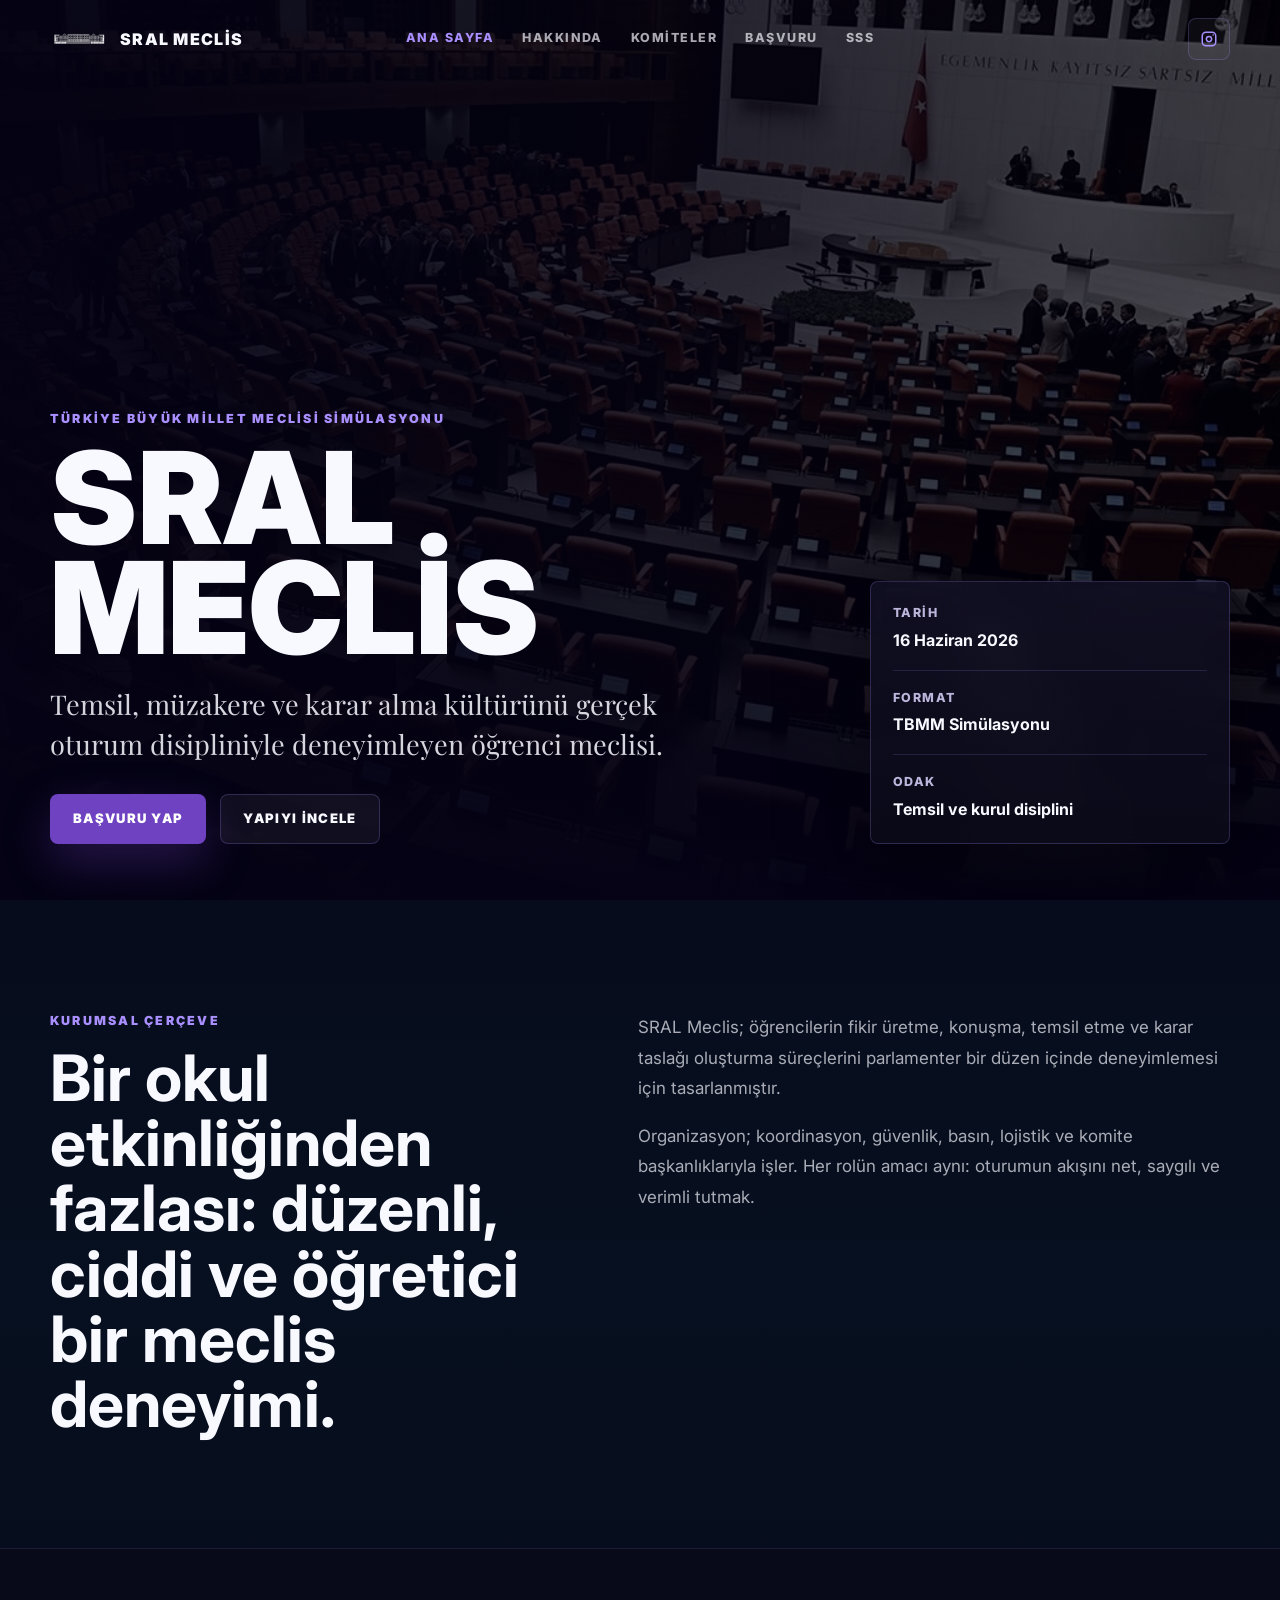
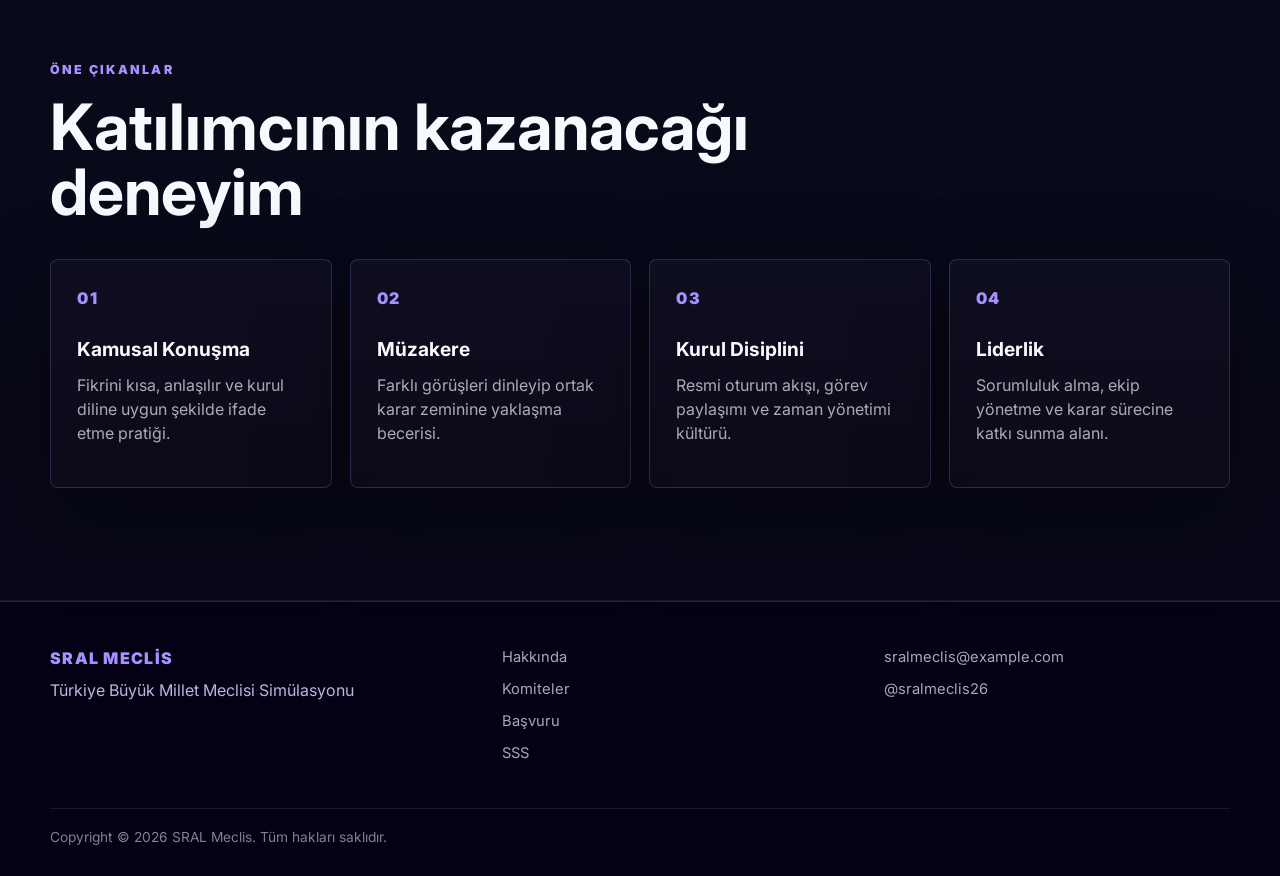
==== anasayfa/index.html @ dff467ab "Fix mojibake: normalize HTML encoding and backups" ====
<!DOCTYPE html>
<html lang="tr">
  <head>
    <meta charset="UTF-8" />
    <meta name="viewport" content="width=device-width, initial-scale=1.0" />
    <title>SRAL Meclis | TBMM Simülasyonu</title>
    <meta name="description" content="SRAL Meclis öğrenci parlamenter yapılanması ve TBMM simülasyonu." />
    <link rel="preconnect" href="https://fonts.googleapis.com" />
    <link rel="preconnect" href="https://fonts.gstatic.com" crossorigin />
    <link href="https://fonts.googleapis.com/css2?family=Inter:wght@400;500;600;700;800;900&family=Playfair+Display:ital,wght@0,600;1,500&display=swap" rel="stylesheet" />
    <link rel="icon" href="/images/favicon.png" />
    <link rel="apple-touch-icon" href="/images/favicon.png" />
    <link rel="stylesheet" href="/styles.css" />
    <link rel="stylesheet" href="/mobile.css" media="(max-width: 760px)" />
  </head>
  <body class="home">
    <header class="site-header">
      <a class="brand" href="/anasayfa/" aria-label="SRAL Meclis ana sayfa">
        <img src="/images/logo.png" alt="" />
        <span>SRAL Meclis</span>
      </a>
      <nav class="desktop-nav" aria-label="Ana navigasyon">
        <a class="active" href="/anasayfa/">Ana Sayfa</a>
        <a href="/hakkinda/">Hakkında</a>
        <a href="/komiteler/">Komiteler</a>
        <a href="/basvuru/">Başvuru</a>
        <a href="/sik-sorulan/">SSS</a>
      </nav>
      <div class="header-actions">
        <a class="icon-link" href="https://instagram.com/sralmeclis26" target="_blank" rel="noopener noreferrer" aria-label="Instagram">
          <svg viewBox="0 0 24 24" aria-hidden="true"><rect x="3" y="3" width="18" height="18" rx="5"></rect><path d="M12 8.5a3.5 3.5 0 1 0 0 7 3.5 3.5 0 0 0 0-7z"></path><path d="M17.5 6.5h.01"></path></svg>
        </a>
        <button class="menu-toggle" type="button" aria-label="Menüyü aç" aria-expanded="false">
          <span></span><span></span>
        </button>
      </div>
      <nav class="mobile-nav" aria-label="Mobil navigasyon">
        <a class="active" href="/anasayfa/">Ana Sayfa</a>
        <a href="/hakkinda/">Hakkında</a>
        <a href="/komiteler/">Komiteler</a>
        <a href="/basvuru/">Başvuru</a>
        <a href="/sik-sorulan/">SSS</a>
      </nav>
    </header>

    <main>
      <section class="hero">
        <div class="hero-media" aria-hidden="true">
          <img src="/images/tbmm.png" alt="" />
        </div>
        <div class="container hero-grid">
          <div class="hero-copy">
            <p class="eyebrow">Türkiye Büyük Millet Meclisi Simülasyonu</p>
            <h1>SRAL Meclis</h1>
            <p class="hero-lead">Temsil, müzakere ve karar alma kültürünü gerçek oturum disipliniyle deneyimleyen öğrenci meclisi.</p>
            <div class="hero-actions-row">
              <a class="btn primary" href="/basvuru/">Başvuru Yap</a>
              <a class="btn ghost" href="/hakkinda/">Yapıyı İncele</a>
            </div>
          </div>
          <aside class="event-panel" aria-label="Etkinlik bilgileri">
            <div>
              <span>Tarih</span>
              <strong>16 Haziran 2026</strong>
            </div>
            <div>
              <span>Format</span>
              <strong>TBMM Simülasyonu</strong>
            </div>
            <div>
              <span>Odak</span>
              <strong>Temsil ve kurul disiplini</strong>
            </div>
          </aside>
        </div>
      </section>

      <section class="section reveal">
        <div class="container split">
          <div>
            <p class="eyebrow">Kurumsal Çerçeve</p>
            <h2>Bir okul etkinliğinden fazlası: düzenli, ciddi ve öğretici bir meclis deneyimi.</h2>
          </div>
          <div class="prose">
            <p>SRAL Meclis; öğrencilerin fikir üretme, konuşma, temsil etme ve karar taslağı oluşturma süreçlerini parlamenter bir düzen içinde deneyimlemesi için tasarlanmıştır.</p>
            <p>Organizasyon; koordinasyon, güvenlik, basın, lojistik ve komite başkanlıklarıyla işler. Her rolün amacı aynı: oturumun akışını net, saygılı ve verimli tutmak.</p>
          </div>
        </div>
      </section>

      <section class="section muted reveal">
        <div class="container">
          <div class="section-head">
            <p class="eyebrow">Öne Çıkanlar</p>
            <h2>Katılımcının kazanacağı deneyim</h2>
          </div>
          <div class="feature-grid">
            <article class="feature-card">
              <span>01</span>
              <h3>Kamusal Konuşma</h3>
              <p>Fikrini kısa, anlaşılır ve kurul diline uygun şekilde ifade etme pratiği.</p>
            </article>
            <article class="feature-card">
              <span>02</span>
              <h3>Müzakere</h3>
              <p>Farklı görüşleri dinleyip ortak karar zeminine yaklaşma becerisi.</p>
            </article>
            <article class="feature-card">
              <span>03</span>
              <h3>Kurul Disiplini</h3>
              <p>Resmi oturum akışı, görev paylaşımı ve zaman yönetimi kültürü.</p>
            </article>
            <article class="feature-card">
              <span>04</span>
              <h3>Liderlik</h3>
              <p>Sorumluluk alma, ekip yönetme ve karar sürecine katkı sunma alanı.</p>
            </article>
          </div>
        </div>
      </section>
    </main>

    <footer class="site-footer">
      <div class="container footer-grid">
        <div>
          <a class="footer-brand" href="/anasayfa/">SRAL Meclis</a>
          <p>Türkiye Büyük Millet Meclisi Simülasyonu</p>
        </div>
        <nav aria-label="Alt navigasyon">
          <a href="/hakkinda/">Hakkında</a>
          <a href="/komiteler/">Komiteler</a>
          <a href="/basvuru/">Başvuru</a>
          <a href="/sik-sorulan/">SSS</a>
        </nav>
        <div class="footer-contact">
          <a href="mailto:sralmeclis@example.com">sralmeclis@example.com</a>
          <a href="https://instagram.com/sralmeclis26" target="_blank" rel="noopener noreferrer">@sralmeclis26</a>
        </div>
      </div>
      <div class="container footer-bottom">Copyright © 2026 SRAL Meclis. Tüm hakları saklıdır.</div>
    </footer>
    <script src="/script.js"></script>
  </body>
</html>
---- styles.css ----
:root {
  --background: #040214;
  --surface: #0b0b19;
  --surface-strong: #111024;
  --foreground: #f8f8ff;
  --muted: #bdb6dc;
  --soft: rgba(248, 248, 255, 0.68);
  --primary: #6f42c1;
  --primary-light: #a98fff;
  --secondary: #071b3a;
  --border: rgba(169, 143, 255, 0.22);
  --shadow: 0 28px 90px rgba(0, 0, 0, 0.38);
}

* {
  box-sizing: border-box;
}

html {
  scroll-behavior: smooth;
}

@media (prefers-reduced-motion: no-preference) {
  html {
    scroll-behavior: smooth;
  }
}

body {
  margin: 0;
  min-height: 100vh;
  overflow-x: hidden;
  background:
    radial-gradient(circle at top left, rgba(111, 66, 193, 0.22), transparent 34rem),
    linear-gradient(180deg, #040214 0%, #071020 52%, #040214 100%);
  color: var(--foreground);
  font-family: "Inter", system-ui, -apple-system, BlinkMacSystemFont, "Segoe UI", sans-serif;
  line-height: 1.5;
}

body.loaded .hero-copy {
  animation: heroRise 820ms cubic-bezier(0.2, 0.8, 0.2, 1) both;
}

body.loaded .event-panel {
  animation: panelRise 900ms 120ms cubic-bezier(0.2, 0.8, 0.2, 1) both;
}

body.loaded .page-hero .container {
  animation: heroRise 700ms cubic-bezier(0.2, 0.8, 0.2, 1) both;
}

@keyframes heroRise {
  from {
    opacity: 0;
    transform: translateY(26px);
  }
  to {
    opacity: 1;
    transform: translateY(0);
  }
}

@keyframes panelRise {
  from {
    opacity: 0;
    transform: translateY(22px) scale(0.98);
  }
  to {
    opacity: 1;
    transform: translateY(0) scale(1);
  }
}

body::before {
  content: "";
  position: fixed;
  inset: 0;
  z-index: -1;
  pointer-events: none;
  opacity: 0.16;
  background-image:
    linear-gradient(rgba(248, 248, 255, 0.06) 1px, transparent 1px),
    linear-gradient(90deg, rgba(248, 248, 255, 0.06) 1px, transparent 1px);
  background-size: 48px 48px;
  mask-image: linear-gradient(to bottom, black, transparent 78%);
}

a {
  color: inherit;
  text-decoration: none;
}

img,
svg {
  display: block;
}

.container {
  width: min(100% - 40px, 1180px);
  margin: 0 auto;
}

.container.narrow {
  width: min(100% - 40px, 840px);
}

.site-header {
  position: fixed;
  inset: 0 0 auto;
  z-index: 50;
  min-height: 78px;
  display: grid;
  grid-template-columns: 1fr auto 1fr;
  align-items: center;
  gap: 24px;
  padding: 14px max(20px, calc((100vw - 1180px) / 2));
  border-bottom: 1px solid transparent;
  transition: background 180ms ease, border-color 180ms ease, box-shadow 180ms ease;
}

.site-header.scrolled,
.site-header.nav-open {
  background: rgba(4, 2, 20, 0.88);
  border-color: var(--border);
  box-shadow: 0 16px 40px rgba(0, 0, 0, 0.28);
  backdrop-filter: blur(18px);
}

.brand {
  display: inline-flex;
  align-items: center;
  gap: 12px;
  min-width: 0;
  font-weight: 900;
  letter-spacing: 0.08em;
  text-transform: uppercase;
}

.brand img {
  width: 58px;
  height: 34px;
  object-fit: contain;
}

.brand span {
  white-space: nowrap;
}

.desktop-nav {
  display: flex;
  align-items: center;
  gap: 28px;
}

.desktop-nav a,
.mobile-nav a {
  color: var(--soft);
  font-size: 0.78rem;
  font-weight: 800;
  letter-spacing: 0.12em;
  text-transform: uppercase;
  transition: color 160ms ease;
}

.desktop-nav a:hover,
.desktop-nav a.active,
.mobile-nav a:hover,
.mobile-nav a.active {
  color: var(--primary-light);
}

.header-actions {
  justify-self: end;
  display: flex;
  align-items: center;
  gap: 10px;
}

.icon-link,
.menu-toggle {
  width: 42px;
  height: 42px;
  display: grid;
  place-items: center;
  border: 1px solid var(--border);
  border-radius: 8px;
  background: rgba(255, 255, 255, 0.04);
  color: var(--primary-light);
}

.icon-link svg {
  width: 18px;
  height: 18px;
  fill: none;
  stroke: currentColor;
  stroke-width: 2;
  stroke-linecap: round;
  stroke-linejoin: round;
}

.menu-toggle {
  display: none;
  padding: 0;
  cursor: pointer;
}

.menu-toggle span {
  width: 18px;
  height: 2px;
  background: currentColor;
  transition: transform 180ms ease;
}

.menu-toggle.open span:first-child {
  transform: translateY(4px) rotate(45deg);
}

.menu-toggle.open span:last-child {
  transform: translateY(-4px) rotate(-45deg);
}

.mobile-nav {
  display: none;
}

.hero {
  position: relative;
  min-height: 100svh;
  display: grid;
  align-items: end;
  overflow: hidden;
  padding: 120px 0 56px;
}

.hero-media {
  position: absolute;
  inset: 0;
  z-index: -1;
}

.hero-media img {
  width: 100%;
  height: 100%;
  object-fit: cover;
  filter: saturate(0.65) brightness(0.48) contrast(1.08);
}

.hero-media::after {
  content: "";
  position: absolute;
  inset: 0;
  background:
    linear-gradient(90deg, rgba(4, 2, 20, 0.96) 0%, rgba(4, 2, 20, 0.7) 46%, rgba(4, 2, 20, 0.38) 100%),
    linear-gradient(0deg, #040214 0%, transparent 40%);
}

.hero-grid {
  display: grid;
  grid-template-columns: minmax(0, 1fr) 360px;
  gap: 48px;
  align-items: end;
}

.hero-copy {
  max-width: 790px;
}

.eyebrow {
  margin: 0 0 14px;
  color: var(--primary-light);
  font-size: 0.78rem;
  font-weight: 900;
  letter-spacing: 0.18em;
  text-transform: uppercase;
  overflow-wrap: anywhere;
}

h1,
h2,
h3,
p {
  margin-top: 0;
}

h1 {
  margin-bottom: 22px;
  font-size: clamp(3.8rem, 10vw, 8.5rem);
  line-height: 0.86;
  font-weight: 900;
  letter-spacing: 0;
  text-transform: uppercase;
}

.hero-lead {
  max-width: 680px;
  margin-bottom: 30px;
  color: rgba(248, 248, 255, 0.86);
  font-family: "Playfair Display", Georgia, serif;
  font-size: clamp(1.25rem, 2.4vw, 1.7rem);
  line-height: 1.45;
}

.hero-actions-row {
  display: flex;
  flex-wrap: wrap;
  gap: 14px;
}

.btn {
  min-height: 50px;
  display: inline-flex;
  align-items: center;
  justify-content: center;
  padding: 0 22px;
  border: 1px solid transparent;
  border-radius: 8px;
  font-size: 0.82rem;
  font-weight: 900;
  letter-spacing: 0.1em;
  text-transform: uppercase;
  transition: transform 160ms ease, border-color 160ms ease, background 160ms ease;
}

.btn:hover {
  transform: translateY(-2px);
}

.btn.primary {
  background: var(--primary);
  color: white;
  box-shadow: 0 18px 48px rgba(111, 66, 193, 0.32);
}

.btn.ghost {
  border-color: var(--border);
  color: var(--foreground);
  background: rgba(255, 255, 255, 0.05);
}

.event-panel,
.feature-card,
.role-card,
.committee-card,
.application-card,
.faq-list details {
  border: 1px solid var(--border);
  border-radius: 8px;
  background: linear-gradient(180deg, rgba(17, 16, 36, 0.82), rgba(11, 11, 25, 0.82));
  box-shadow: var(--shadow);
}

.event-panel {
  padding: 22px;
  display: grid;
  gap: 18px;
  backdrop-filter: blur(16px);
}

.event-panel div {
  padding-bottom: 18px;
  border-bottom: 1px solid rgba(169, 143, 255, 0.16);
}

.event-panel div:last-child {
  padding-bottom: 0;
  border-bottom: 0;
}

.event-panel span {
  display: block;
  margin-bottom: 5px;
  color: var(--muted);
  font-size: 0.78rem;
  font-weight: 800;
  letter-spacing: 0.12em;
  text-transform: uppercase;
}

.event-panel strong {
  font-size: 1rem;
}

.page {
  padding-top: 78px;
}

.page-hero {
  padding: clamp(86px, 13vw, 140px) 0 clamp(54px, 9vw, 92px);
  background:
    linear-gradient(120deg, rgba(7, 27, 58, 0.72), rgba(4, 2, 20, 0.96)),
    radial-gradient(circle at 80% 20%, rgba(111, 66, 193, 0.32), transparent 30rem);
  border-bottom: 1px solid var(--border);
}

.page-hero.compact {
  padding-bottom: 68px;
}

.about-hero {
  padding: 92px 0 64px;
}

.about-hero-grid {
  display: grid;
  grid-template-columns: minmax(0, 1.1fr) minmax(300px, 0.65fr);
  gap: 44px;
  align-items: end;
}

.page-hero h1 {
  max-width: 960px;
  margin-bottom: 0;
  font-size: clamp(2.6rem, 7vw, 5.7rem);
  line-height: 0.96;
}

.about-hero h1 {
  max-width: 760px;
  font-size: clamp(2.65rem, 5.8vw, 5rem);
}

.page-hero p:not(.eyebrow) {
  max-width: 700px;
  margin: 22px 0 0;
  color: var(--soft);
  font-size: 1.08rem;
}

.hero-note {
  padding: 22px;
  border: 1px solid var(--border);
  border-radius: 8px;
  background: rgba(11, 11, 25, 0.58);
  backdrop-filter: blur(16px);
}

.hero-note p {
  margin: 0;
  color: rgba(248, 248, 255, 0.78);
  font-size: 1rem;
  line-height: 1.7;
}

.mini-stats {
  display: grid;
  grid-template-columns: repeat(3, 1fr);
  gap: 8px;
  margin-top: 18px;
}

.mini-stats span {
  display: grid;
  min-height: 40px;
  place-items: center;
  border: 1px solid rgba(169, 143, 255, 0.18);
  border-radius: 8px;
  color: var(--primary-light);
  background: rgba(111, 66, 193, 0.08);
  font-size: 0.72rem;
  font-weight: 900;
  letter-spacing: 0.1em;
  text-transform: uppercase;
}

.section {
  padding: clamp(70px, 10vw, 112px) 0;
}

.section.muted {
  background: rgba(11, 11, 25, 0.72);
  border-block: 1px solid rgba(169, 143, 255, 0.12);
}

.split {
  display: grid;
  grid-template-columns: minmax(0, 0.9fr) minmax(320px, 1fr);
  gap: 56px;
  align-items: start;
}

.split h2,
.section-head h2 {
  margin-bottom: 0;
  font-size: clamp(2rem, 5vw, 4rem);
  line-height: 1.02;
  letter-spacing: 0;
}

.section-head {
  max-width: 760px;
  margin-bottom: 34px;
}

.prose p {
  color: var(--soft);
  font-size: 1.06rem;
  line-height: 1.8;
}

.prose p:last-child {
  margin-bottom: 0;
}

.feature-grid,
.role-grid,
.committee-grid,
.application-grid {
  display: grid;
  gap: 18px;
}

.feature-grid {
  grid-template-columns: repeat(4, 1fr);
}

.role-grid {
  grid-template-columns: repeat(3, 1fr);
}

.committee-grid,
.application-grid {
  grid-template-columns: repeat(2, 1fr);
}

.feature-card,
.role-card,
.committee-card,
.application-card {
  padding: 26px;
}

.feature-card span,
.role-card span,
.committee-card span {
  display: inline-flex;
  margin-bottom: 28px;
  color: var(--primary-light);
  font-weight: 900;
  letter-spacing: 0.12em;
}

.feature-card h3,
.role-card h3,
.committee-card h2,
.application-card h2 {
  margin-bottom: 12px;
  font-size: 1.2rem;
  line-height: 1.2;
}

.committee-card h2,
.application-card h2 {
  font-size: clamp(1.45rem, 3vw, 2.25rem);
}

.feature-card p,
.role-card p,
.committee-card p,
.application-card p,
.application-card li,
.faq-list p {
  color: var(--soft);
}

.application-card {
  min-height: 440px;
  display: flex;
  flex-direction: column;
  align-items: flex-start;
}

.application-card ul {
  width: 100%;
  margin: 18px 0 28px;
  padding: 0;
  list-style: none;
  display: grid;
  gap: 10px;
}

.application-card li {
  padding: 11px 0;
  border-bottom: 1px solid rgba(169, 143, 255, 0.14);
}

.application-card .btn {
  margin-top: auto;
}

.faq-list {
  display: grid;
  gap: 14px;
}

.faq-list details {
  padding: 0 22px;
  box-shadow: none;
}

.faq-list summary {
  cursor: pointer;
  padding: 22px 36px 22px 0;
  list-style: none;
  color: var(--foreground);
  font-weight: 800;
  position: relative;
}

.faq-list summary::-webkit-details-marker {
  display: none;
}

.faq-list summary::after {
  content: "+";
  position: absolute;
  right: 0;
  top: 50%;
  transform: translateY(-50%);
  color: var(--primary-light);
  font-size: 1.4rem;
}

.faq-list details[open] summary::after {
  content: "-";
}

.faq-list p {
  margin: 0;
  padding: 0 0 22px;
  line-height: 1.75;
}

.site-footer {
  border-top: 1px solid var(--border);
  background: rgba(4, 2, 20, 0.94);
}

.footer-grid {
  padding: 44px 0;
  display: grid;
  grid-template-columns: 1.2fr 1fr 1fr;
  gap: 36px;
}

.footer-brand {
  display: inline-block;
  margin-bottom: 8px;
  color: var(--primary-light);
  font-weight: 900;
  letter-spacing: 0.08em;
  text-transform: uppercase;
}

.site-footer p {
  margin-bottom: 0;
  color: var(--muted);
}

.site-footer nav,
.footer-contact {
  display: grid;
  gap: 10px;
  align-content: start;
}

.site-footer a:not(.footer-brand) {
  color: var(--soft);
  font-size: 0.92rem;
}

.site-footer a:hover {
  color: var(--primary-light);
}

.footer-bottom {
  padding: 18px 0 28px;
  border-top: 1px solid rgba(169, 143, 255, 0.14);
  color: rgba(248, 248, 255, 0.52);
  font-size: 0.86rem;
}

.js .reveal {
  opacity: 0;
  transform: translateY(24px);
  transition: opacity 680ms ease, transform 680ms ease;
}

.js .reveal.is-visible {
  opacity: 1;
  transform: translateY(0);
}

.feature-card,
.role-card,
.committee-card,
.application-card,
.faq-list details {
  transition:
    transform 180ms ease,
    border-color 180ms ease,
    background 180ms ease,
    box-shadow 180ms ease;
}

.feature-card:hover,
.role-card:hover,
.committee-card:hover,
.application-card:hover,
.faq-list details:hover {
  transform: translateY(-4px);
  border-color: rgba(169, 143, 255, 0.46);
  background: linear-gradient(180deg, rgba(23, 20, 48, 0.9), rgba(11, 11, 25, 0.86));
}

@media (prefers-reduced-motion: reduce) {
  *,
  *::before,
  *::after {
    animation-duration: 1ms !important;
    scroll-behavior: auto !important;
    transition-duration: 1ms !important;
  }

  .js .reveal {
    opacity: 1;
    transform: none;
  }
}

@media (max-width: 980px) {
  .site-header {
    grid-template-columns: 1fr auto;
  }

  .desktop-nav {
    display: none;
  }

  .menu-toggle {
    display: grid;
  }

  .mobile-nav {
    position: fixed;
    inset: 78px 0 auto;
    display: grid;
    gap: 2px;
    padding: 12px 20px 20px;
    background: rgba(4, 2, 20, 0.96);
    border-bottom: 1px solid var(--border);
    backdrop-filter: blur(18px);
    opacity: 0;
    transform: translateY(-10px);
    pointer-events: none;
    transition: opacity 180ms ease, transform 180ms ease;
  }

  .mobile-nav.open {
    opacity: 1;
    transform: translateY(0);
    pointer-events: auto;
  }

  .mobile-nav a {
    padding: 14px 0;
  }

  .hero-grid,
  .split,
  .feature-grid,
  .role-grid,
  .committee-grid,
  .application-grid,
  .footer-grid {
    grid-template-columns: 1fr;
  }

  .hero {
    align-items: center;
  }

  .event-panel {
    max-width: 520px;
  }
}

@media (max-width: 620px) {
  .container,
  .container.narrow {
    width: auto;
    margin-left: 14px;
    margin-right: 14px;
  }

  .site-header {
    min-height: 70px;
    padding-block: 12px;
  }

  .brand img {
    width: 46px;
    height: 28px;
  }

  .brand span {
    font-size: 0.86rem;
  }

  .mobile-nav {
    inset-block-start: 70px;
  }

  .hero {
    min-height: 760px;
    padding-top: 100px;
  }

  .hero-grid,
  .hero-copy,
  .hero-lead {
    width: 100%;
    max-width: 100%;
  }

  h1 {
    font-size: clamp(3.1rem, 17vw, 5rem);
  }

  .eyebrow {
    font-size: 0.68rem;
    letter-spacing: 0.11em;
    line-height: 1.6;
  }

  .hero-lead {
    font-size: 1.08rem;
    line-height: 1.52;
  }

  .page {
    padding-top: 70px;
  }

  .page-hero h1 {
    font-size: clamp(2.35rem, 13vw, 4rem);
  }

  .hero-actions-row,
  .btn {
    width: 100%;
  }

  .feature-card,
  .role-card,
  .committee-card,
  .application-card {
    padding: 22px;
  }
}
---- mobile.css ----
html {
  scroll-padding-top: 76px;
}

body {
  background:
    radial-gradient(circle at 50% -8rem, rgba(111, 66, 193, 0.34), transparent 18rem),
    linear-gradient(180deg, #040214 0%, #071125 44%, #040214 100%);
}

body::before {
  opacity: 0.11;
  background-size: 34px 34px;
}

.container,
.container.narrow {
  width: calc(100vw - 28px);
  max-width: calc(100vw - 28px);
  margin-left: auto;
  margin-right: auto;
}

.site-header {
  min-height: 66px;
  grid-template-columns: 1fr auto;
  gap: 12px;
  padding: 10px 12px;
  background: rgba(4, 2, 20, 0.74);
  border-bottom: 1px solid rgba(169, 143, 255, 0.14);
  backdrop-filter: blur(18px);
}

.site-header.scrolled,
.site-header.nav-open {
  background: rgba(4, 2, 20, 0.94);
}

.brand {
  gap: 9px;
  letter-spacing: 0.04em;
}

.brand img {
  width: 52px;
  height: 30px;
}

.brand span {
  max-width: 150px;
  font-size: 0.9rem;
  line-height: 1;
}

.desktop-nav {
  display: none;
}

.header-actions {
  gap: 8px;
}

.icon-link,
.menu-toggle {
  width: 42px;
  height: 42px;
  border-radius: 8px;
  background: rgba(255, 255, 255, 0.06);
}

.menu-toggle {
  display: grid;
}

.mobile-nav {
  position: fixed;
  inset: 66px 10px auto;
  display: grid;
  gap: 4px;
  padding: 10px;
  border: 1px solid var(--border);
  border-radius: 8px;
  background: rgba(8, 6, 28, 0.96);
  box-shadow: 0 24px 70px rgba(0, 0, 0, 0.46);
  backdrop-filter: blur(20px);
  opacity: 0;
  transform: translateY(-10px) scale(0.98);
  pointer-events: none;
  transition: opacity 180ms ease, transform 180ms ease;
}

.mobile-nav.open {
  opacity: 1;
  transform: translateY(0) scale(1);
  pointer-events: auto;
}

.mobile-nav a {
  min-height: 48px;
  display: flex;
  align-items: center;
  padding: 0 12px;
  border-radius: 8px;
  color: rgba(248, 248, 255, 0.76);
  font-size: 0.78rem;
}

.mobile-nav a.active {
  color: white;
  background: rgba(111, 66, 193, 0.22);
}

.hero {
  min-height: 100svh;
  align-items: end;
  padding: 88px 0 22px;
}

.hero-media img {
  object-position: 63% center;
  filter: saturate(0.72) brightness(0.5) contrast(1.1);
}

.hero-media::after {
  background:
    linear-gradient(180deg, rgba(4, 2, 20, 0.18) 0%, rgba(4, 2, 20, 0.5) 28%, rgba(4, 2, 20, 0.94) 78%, #040214 100%),
    linear-gradient(90deg, rgba(4, 2, 20, 0.9), rgba(4, 2, 20, 0.16));
}

.hero-grid {
  display: grid;
  grid-template-columns: 1fr;
  gap: 18px;
  width: auto;
}

.hero-copy,
.hero-lead {
  max-width: 100%;
}

.hero-copy,
.page-hero,
.section,
.site-footer {
  overflow-x: clip;
}

h1,
h2,
h3,
p,
summary,
strong {
  overflow-wrap: anywhere;
}

.eyebrow {
  margin-bottom: 10px;
  font-size: 0.64rem;
  line-height: 1.55;
  letter-spacing: 0.1em;
}

h1 {
  margin-bottom: 16px;
  font-size: clamp(3.18rem, 17.2vw, 4.85rem);
  line-height: 0.84;
}

.hero-lead {
  margin-bottom: 20px;
  font-size: clamp(1.02rem, 5vw, 1.22rem);
  line-height: 1.46;
}

.hero-actions-row {
  display: grid;
  gap: 10px;
}

.btn {
  width: 100%;
  min-height: 52px;
  border-radius: 8px;
  font-size: 0.78rem;
  letter-spacing: 0.08em;
}

.btn:hover {
  transform: none;
}

.event-panel {
  padding: 18px;
  gap: 14px;
  border-radius: 8px;
  background: rgba(10, 8, 30, 0.86);
  backdrop-filter: blur(16px);
}

.event-panel div {
  padding-bottom: 14px;
}

.event-panel span {
  font-size: 0.7rem;
}

.event-panel strong {
  font-size: 0.98rem;
}

.page {
  padding-top: 66px;
}

.page-hero,
.page-hero.compact,
.about-hero {
  padding: 44px 0 30px;
  background:
    linear-gradient(150deg, rgba(7, 27, 58, 0.7), rgba(4, 2, 20, 0.98)),
    radial-gradient(circle at 100% 0%, rgba(111, 66, 193, 0.28), transparent 15rem);
}

.page-hero h1,
.about-hero h1 {
  font-size: clamp(1.72rem, 8.2vw, 2.34rem);
  line-height: 1;
}

.page-hero p:not(.eyebrow) {
  margin-top: 14px;
  font-size: 0.96rem;
  line-height: 1.62;
}

.about-hero-grid {
  display: grid;
  grid-template-columns: 1fr;
  gap: 18px;
}

.hero-note {
  padding: 16px;
  border-radius: 8px;
}

.hero-note p {
  font-size: 0.94rem;
  line-height: 1.62;
}

.mini-stats {
  grid-template-columns: repeat(3, minmax(0, 1fr));
  gap: 6px;
  margin-top: 14px;
}

.mini-stats span {
  min-height: 36px;
  font-size: 0.62rem;
  letter-spacing: 0.06em;
}

.section {
  padding: 48px 0;
}

.section.muted {
  background: rgba(11, 11, 25, 0.52);
}

.split,
.feature-grid,
.role-grid,
.committee-grid,
.application-grid,
.footer-grid {
  grid-template-columns: 1fr;
  gap: 14px;
}

.split h2,
.section-head h2 {
  font-size: clamp(1.58rem, 8.2vw, 2.26rem);
  line-height: 1.04;
}

.section-head {
  margin-bottom: 18px;
}

.prose p {
  font-size: 0.98rem;
  line-height: 1.72;
}

.feature-card,
.role-card,
.committee-card,
.application-card {
  padding: 18px;
  border-radius: 8px;
  box-shadow: 0 16px 50px rgba(0, 0, 0, 0.26);
}

.feature-card span,
.role-card span,
.committee-card span {
  margin-bottom: 16px;
  font-size: 0.78rem;
}

.feature-card h3,
.role-card h3,
.committee-card h2,
.application-card h2 {
  font-size: 1.12rem;
}

.committee-card h2,
.application-card h2 {
  font-size: clamp(1.3rem, 7vw, 1.82rem);
}

.feature-card p,
.role-card p,
.committee-card p,
.application-card p,
.application-card li,
.faq-list p {
  font-size: 0.94rem;
  line-height: 1.62;
}

.application-card {
  min-height: 0;
}

.application-card ul {
  margin: 12px 0 20px;
}

.application-card li {
  padding: 10px 0;
}

.faq-list {
  gap: 10px;
}

.faq-list details {
  padding: 0 16px;
  border-radius: 8px;
}

.faq-list summary {
  padding: 18px 32px 18px 0;
  font-size: 0.96rem;
  line-height: 1.35;
}

.site-footer {
  padding-bottom: env(safe-area-inset-bottom);
}

.footer-grid {
  padding: 34px 0 24px;
}

.site-footer nav,
.footer-contact {
  gap: 8px;
}

.footer-bottom {
  padding: 16px 0 24px;
  line-height: 1.5;
}

.js .reveal {
  transform: translateY(18px);
  transition-duration: 520ms;
}

body.loaded .hero-copy {
  animation: mobileSlideIn 420ms cubic-bezier(0.2, 0.8, 0.2, 1) both;
}

body.loaded .event-panel {
  animation: mobileSlideIn 460ms 70ms cubic-bezier(0.2, 0.8, 0.2, 1) both;
}

body.loaded .page-hero .container {
  animation: none;
}

@keyframes mobileSlideIn {
  from {
    opacity: 1;
    transform: translateY(12px);
  }
  to {
    opacity: 1;
    transform: translateY(0);
  }
}
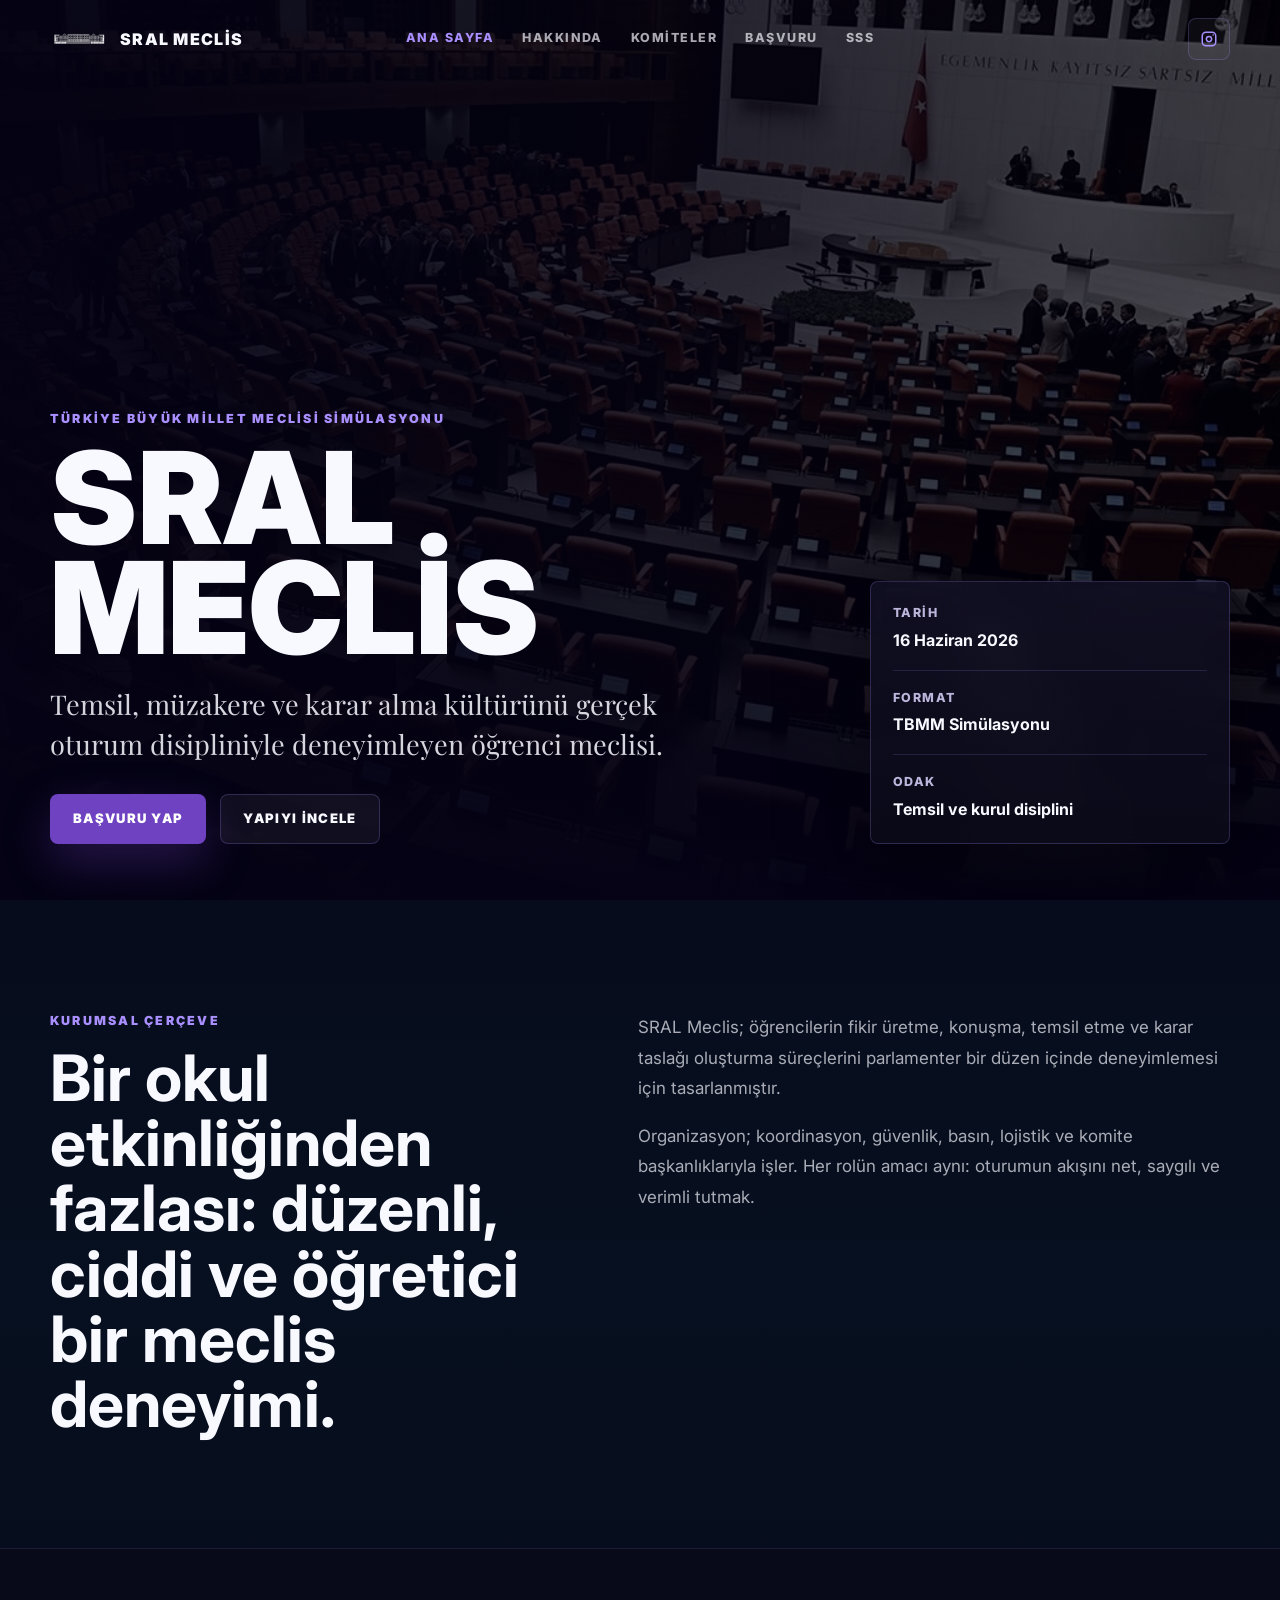
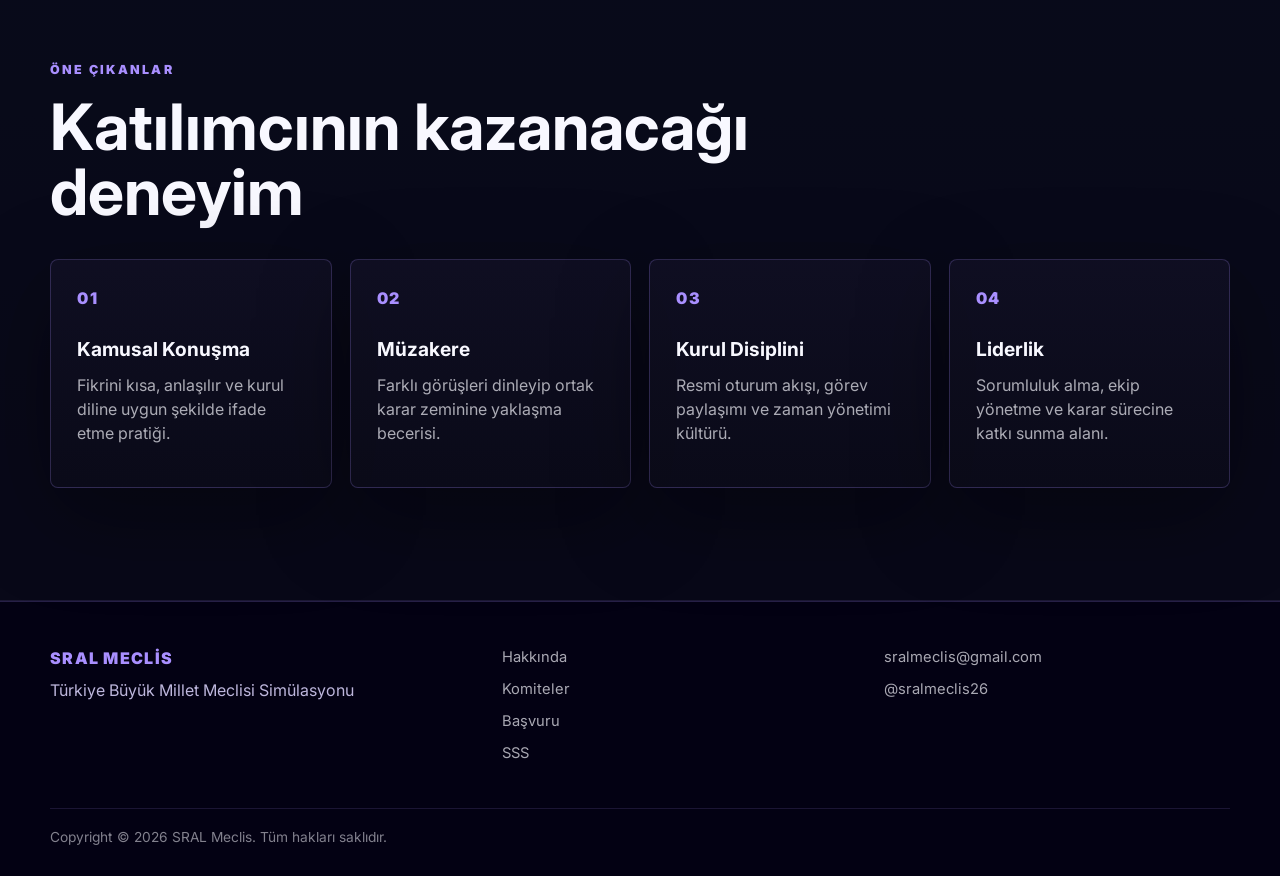
==== commit aaeb4c35: "Replace contact email to sralmeclis@gmail.com across pages" ====
--- a/anasayfa/index.html
+++ b/anasayfa/index.html
@@ -133,7 +133,7 @@
           <a href="/sik-sorulan/">SSS</a>
         </nav>
         <div class="footer-contact">
-          <a href="mailto:sralmeclis@example.com">sralmeclis@example.com</a>
+          <a href="mailto:sralmeclis@gmail.com">sralmeclis@gmail.com</a>
           <a href="https://instagram.com/sralmeclis26" target="_blank" rel="noopener noreferrer">@sralmeclis26</a>
         </div>
       </div>
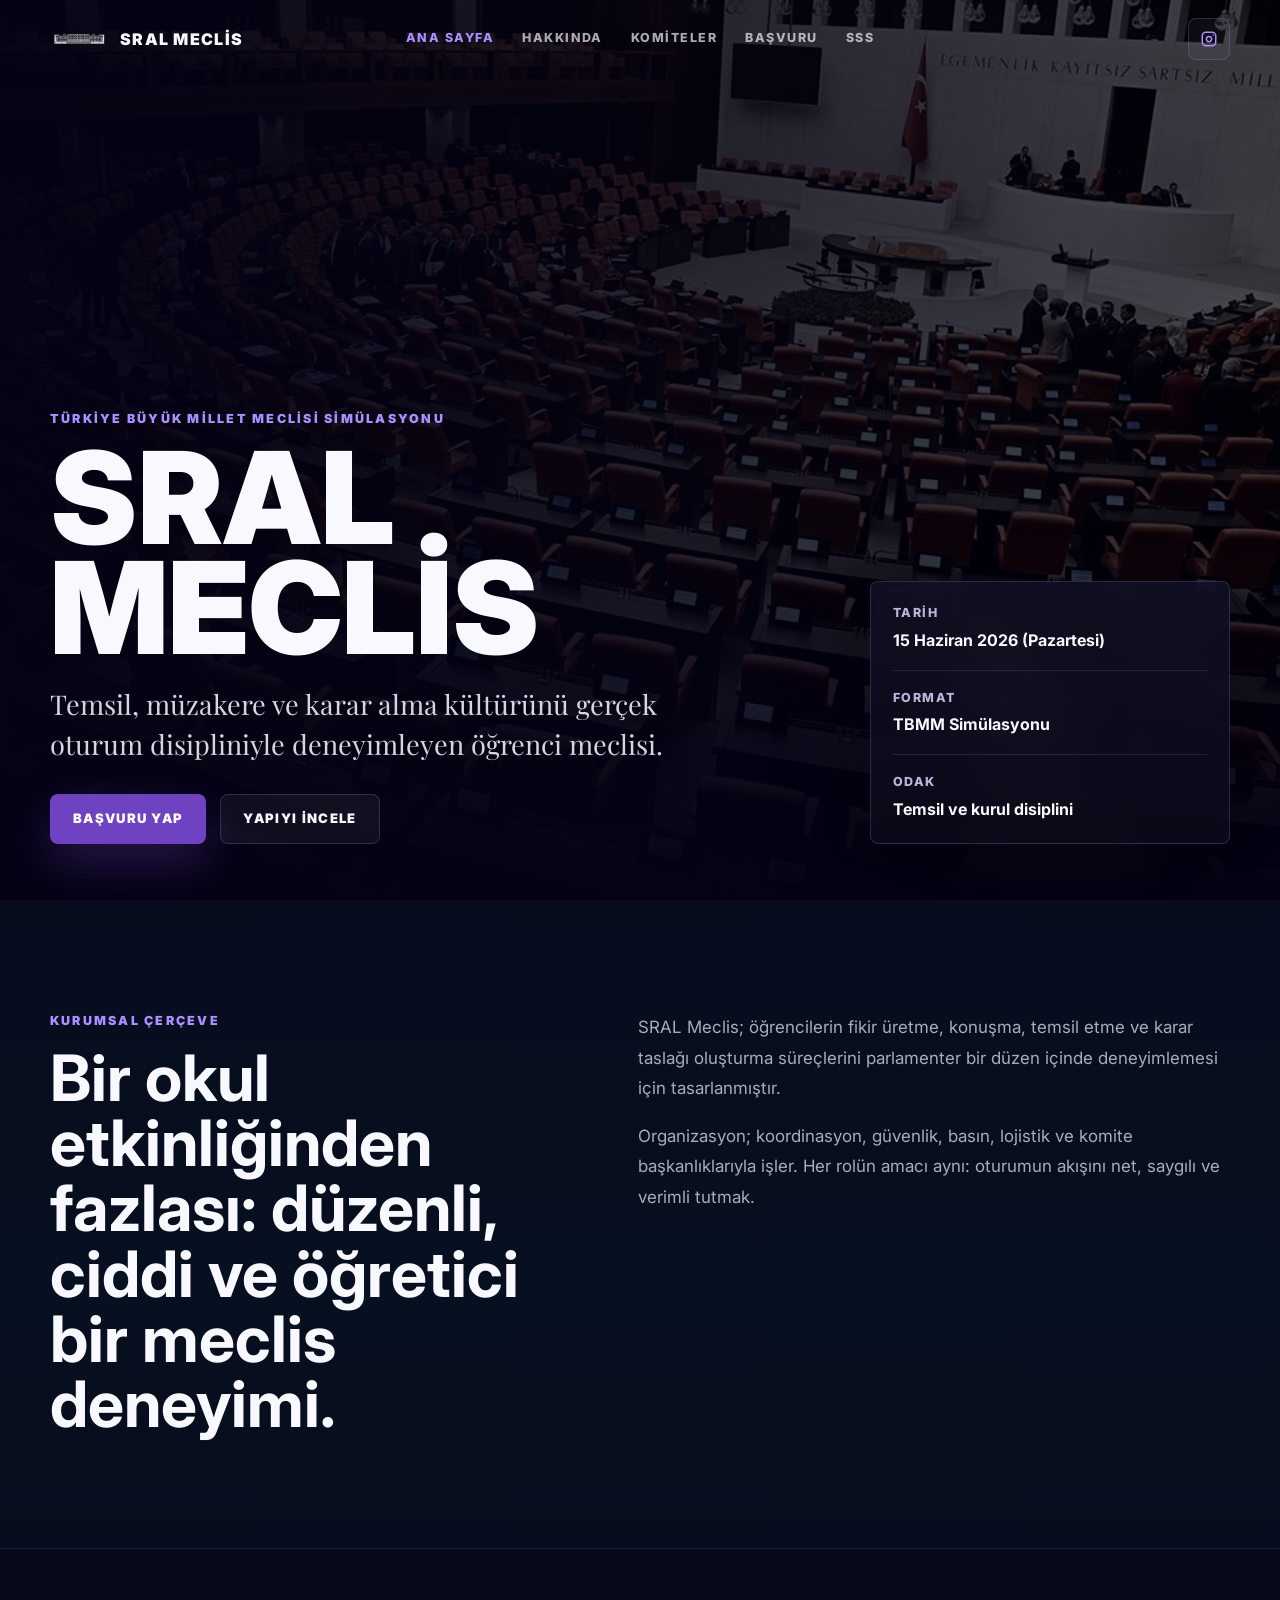
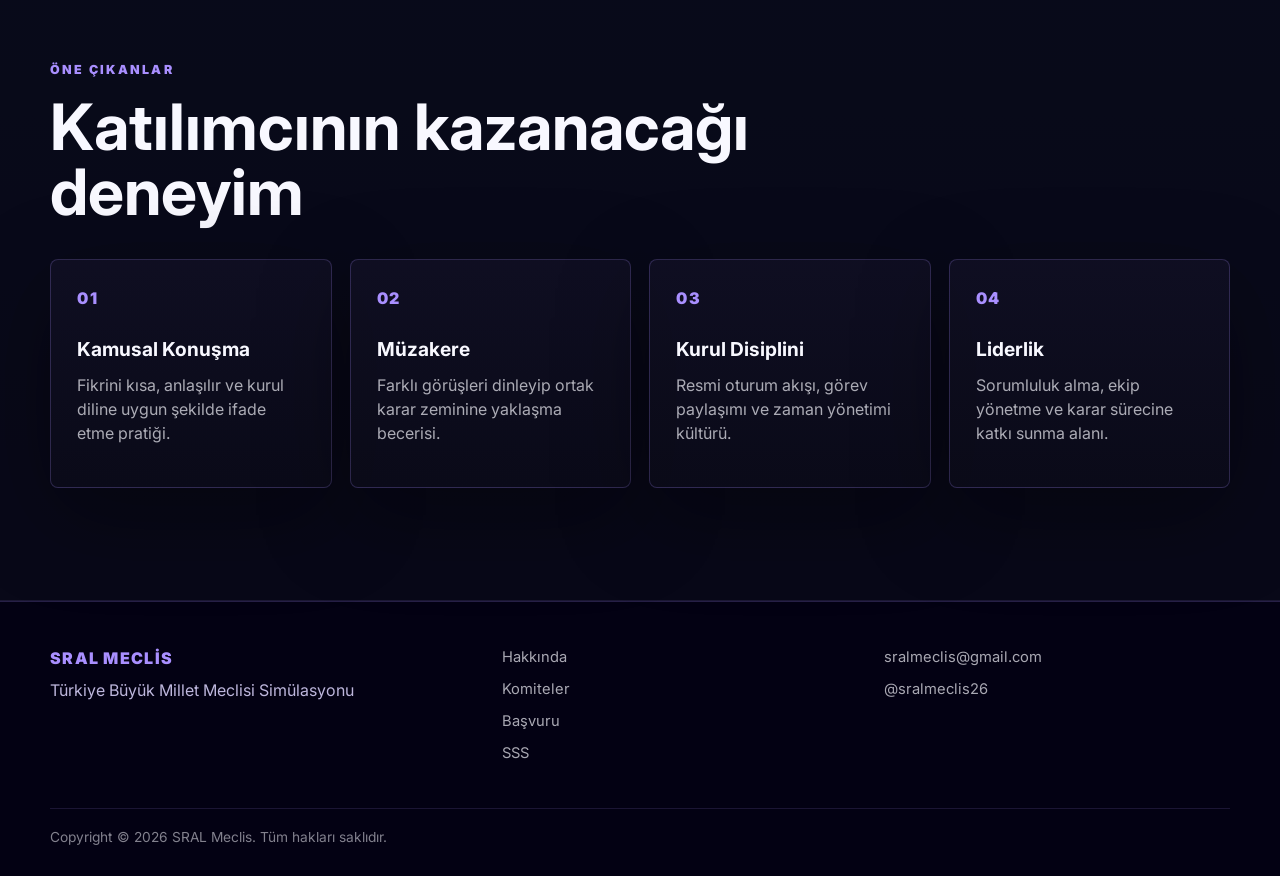
==== commit 0a1a1333: "Move event date to 15 Haziran 2026 (Pazartesi) across pages" ====
--- a/anasayfa/index.html
+++ b/anasayfa/index.html
@@ -61,7 +61,7 @@
           <aside class="event-panel" aria-label="Etkinlik bilgileri">
             <div>
               <span>Tarih</span>
-              <strong>16 Haziran 2026</strong>
+              <strong>15 Haziran 2026 (Pazartesi)</strong>
             </div>
             <div>
               <span>Format</span>
--- a/styles.css
+++ b/styles.css
@@ -350,6 +350,45 @@
   box-shadow: var(--shadow);
 }
 
+/* Background image layer for committee cards. Put image path in inline style as:
+   style="--bg-image: url('/images/your-image.jpg')" on the .committee-card element */
+.committee-card {
+  position: relative;
+  overflow: hidden;
+}
+.committee-card::before {
+  content: "";
+  position: absolute;
+  inset: 0;
+  background-image: var(--bg-image);
+  background-size: cover;
+  background-position: center;
+  background-repeat: no-repeat;
+  filter: blur(10px) saturate(0.9) brightness(0.6);
+  transform: scale(1.06);
+  transition: filter 260ms ease, transform 260ms ease;
+  z-index: 0;
+  pointer-events: none;
+}
+.committee-card::after {
+  /* subtle dark overlay so text stays legible */
+  content: "";
+  position: absolute;
+  inset: 0;
+  background: linear-gradient(180deg, rgba(4,2,20,0.32), rgba(4,2,20,0.6));
+  z-index: 1;
+  pointer-events: none;
+}
+.committee-card > * {
+  position: relative;
+  z-index: 2;
+}
+.committee-card:hover::before {
+  filter: blur(4px) saturate(1) brightness(0.78);
+  transform: scale(1.02);
+}
+
+
 .event-panel {
   padding: 22px;
   display: grid;
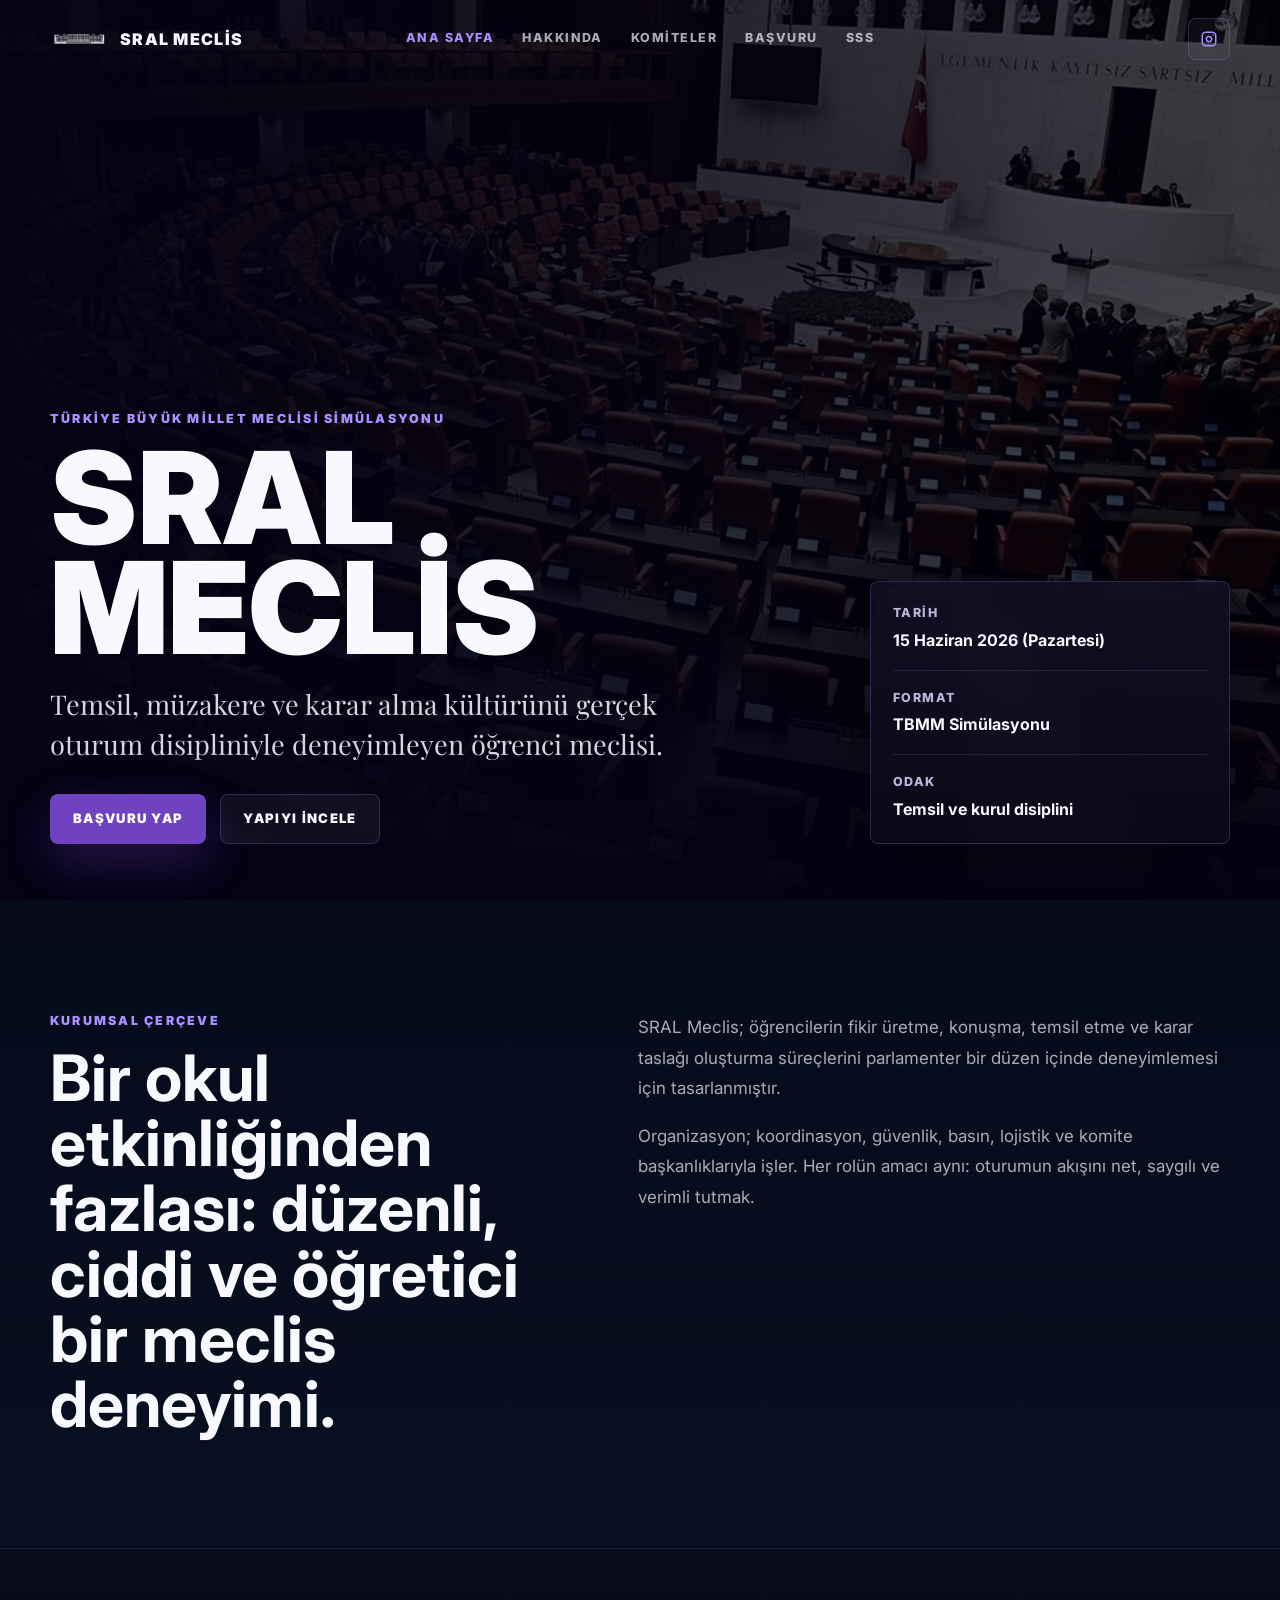
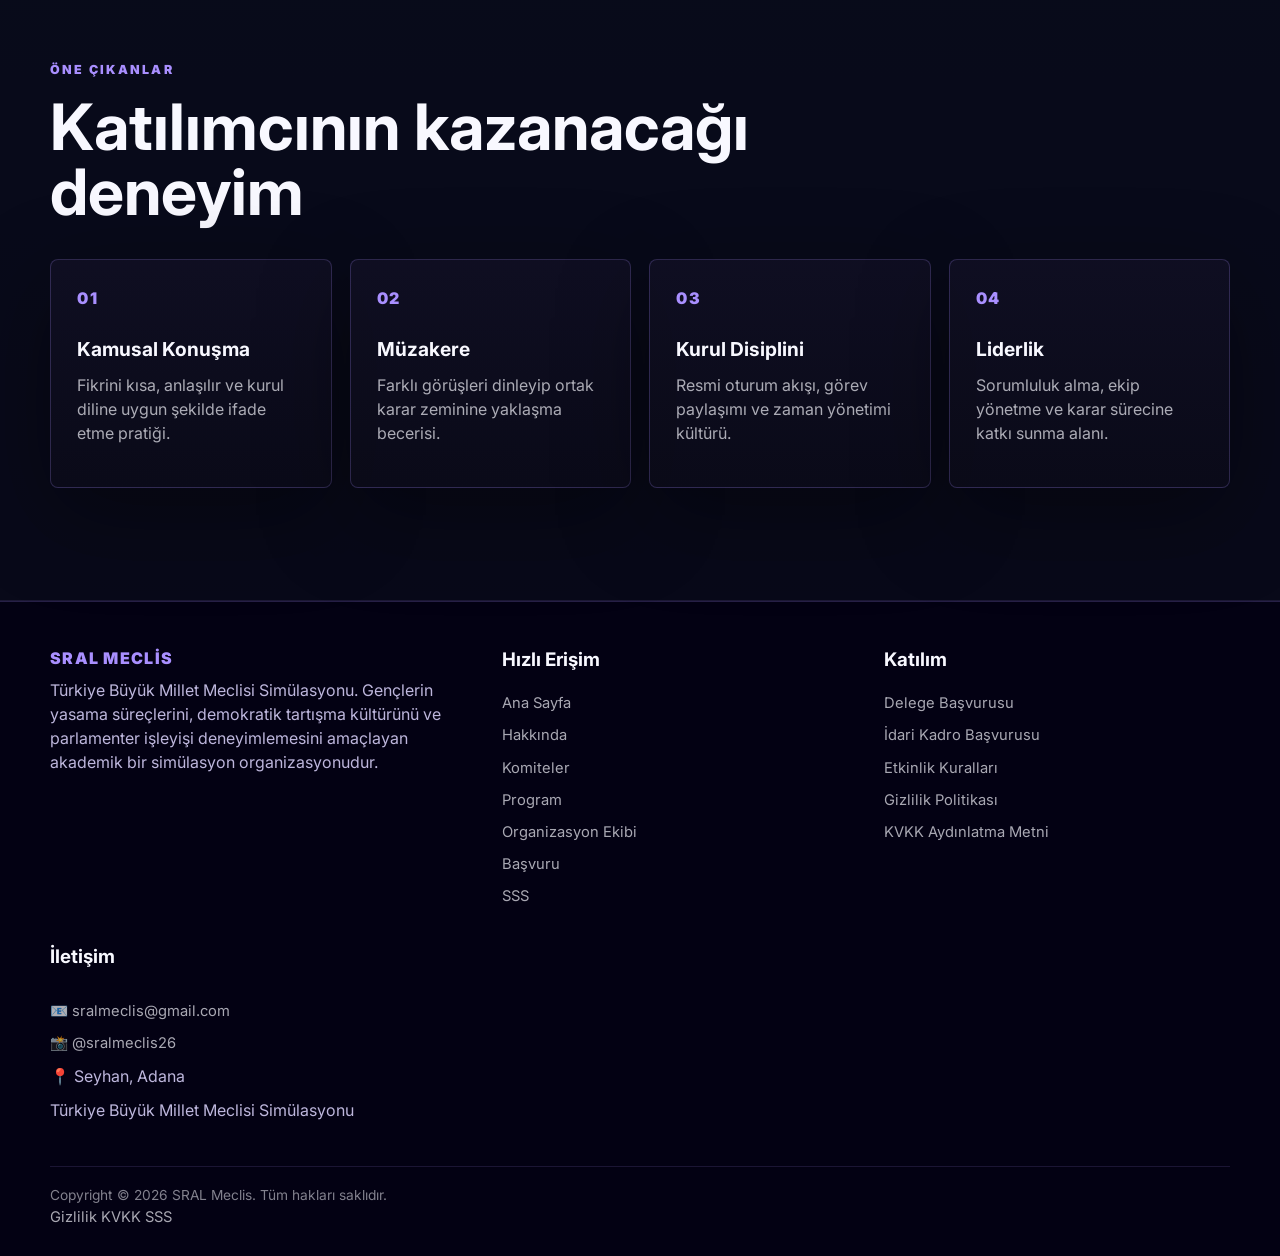
==== commit d2e44e00: "form update" ====
--- a/anasayfa/index.html
+++ b/anasayfa/index.html
@@ -12,6 +12,45 @@
     <link rel="apple-touch-icon" href="/images/favicon.png" />
     <link rel="stylesheet" href="/styles.css" />
     <link rel="stylesheet" href="/mobile.css" media="(max-width: 760px)" />
+    <!-- SEO: Open Graph, Twitter Card, canonical, JSON-LD (production domain: sralmeclis.com.tr) -->
+    <meta name="robots" content="index,follow" />
+    <link rel="canonical" href="https://sralmeclis.com.tr/anasayfa/" />
+    <meta property="og:locale" content="tr_TR" />
+    <meta property="og:type" content="website" />
+    <meta property="og:site_name" content="SRAL Meclis" />
+    <meta property="og:title" content="SRAL Meclis | TBMM Simülasyonu" />
+    <meta property="og:description" content="SRAL Meclis öğrenci parlamenter yapılanması ve TBMM simülasyonu." />
+    <meta property="og:url" content="https://sralmeclis.com.tr/anasayfa/" />
+    <meta property="og:image" content="https://sralmeclis.com.tr/images/og-default.jpg" />
+    <meta name="twitter:card" content="summary_large_image" />
+    <meta name="twitter:site" content="@sralmeclis26" />
+    <meta name="twitter:title" content="SRAL Meclis | TBMM Simülasyonu" />
+    <meta name="twitter:description" content="SRAL Meclis öğrenci parlamenter yapılanması ve TBMM simülasyonu." />
+    <link rel="alternate" href="https://sralmeclis.com.tr/anasayfa/" hreflang="tr" />
+    <meta name="keywords" content="SRAL Meclis, TBMM simülasyonu, öğrenci meclisi, temsil, müzakere, komiteler" />
+    <meta name="theme-color" content="#040214" />
+    <script type="application/ld+json">
+    {
+      "@context": "https://schema.org",
+      "@graph": [
+        {
+          "@type": "Organization",
+          "@id": "https://sralmeclis.com.tr/#organization",
+          "name": "SRAL Meclis",
+          "url": "https://sralmeclis.com.tr/",
+          "logo": "https://sralmeclis.com.tr/images/logo.png",
+          "sameAs": ["https://instagram.com/sralmeclis26"]
+        },
+        {
+          "@type": "WebSite",
+          "@id": "https://sralmeclis.com.tr/#website",
+          "url": "https://sralmeclis.com.tr/",
+          "name": "SRAL Meclis",
+          "publisher": {"@id": "https://sralmeclis.com.tr/#organization"}
+        }
+      ]
+    }
+    </script>
   </head>
   <body class="home">
     <header class="site-header">
@@ -122,23 +161,84 @@
 
     <footer class="site-footer">
       <div class="container footer-grid">
+
+        <!-- Marka -->
+        <div class="footer-section">
+          <a class="footer-brand" href="/anasayfa/">
+            SRAL Meclis
+          </a>
+          <p>
+            Türkiye Büyük Millet Meclisi Simülasyonu. Gençlerin yasama süreçlerini,
+            demokratik tartışma kültürünü ve parlamenter işleyişi deneyimlemesini
+            amaçlayan akademik bir simülasyon organizasyonudur.
+          </p>
+        </div>
+
+        <!-- Hızlı Erişim -->
+        <div class="footer-section">
+          <h3>Hızlı Erişim</h3>
+          <nav aria-label="Alt navigasyon">
+            <a href="/anasayfa/">Ana Sayfa</a>
+            <a href="/hakkinda/">Hakkında</a>
+            <a href="/komiteler/">Komiteler</a>
+            <a href="/program/">Program</a>
+            <a href="/ekip/">Organizasyon Ekibi</a>
+            <a href="/basvuru/">Başvuru</a>
+            <a href="/sik-sorulan/">SSS</a>
+          </nav>
+        </div>
+
+        <!-- Katılım -->
+        <div class="footer-section">
+          <h3>Katılım</h3>
+          <nav>
+            <a href="/basvuru/">Delege Başvurusu</a>
+            <a href="/basvuru/">İdari Kadro Başvurusu</a>
+            <a href="/kurallar/">Etkinlik Kuralları</a>
+            <a href="/gizlilik/">Gizlilik Politikası</a>
+            <a href="/kvkk/">KVKK Aydınlatma Metni</a>
+          </nav>
+        </div>
+
+        <!-- İletişim -->
+        <div class="footer-section footer-contact">
+          <h3>İletişim</h3>
+
+          <a href="mailto:sralmeclis@gmail.com">
+            📧 sralmeclis@gmail.com
+          </a>
+
+          <a href="https://instagram.com/sralmeclis26" target="_blank" rel="noopener noreferrer">
+            📸 @sralmeclis26
+          </a>
+
+          <p>
+            📍 Seyhan, Adana
+          </p>
+
+          <p>
+            Türkiye Büyük Millet Meclisi Simülasyonu
+          </p>
+        </div>
+
+      </div>
+
+      <div class="footer-divider"></div>
+
+      <div class="container footer-bottom">
         <div>
-          <a class="footer-brand" href="/anasayfa/">SRAL Meclis</a>
-          <p>Türkiye Büyük Millet Meclisi Simülasyonu</p>
-        </div>
-        <nav aria-label="Alt navigasyon">
-          <a href="/hakkinda/">Hakkında</a>
-          <a href="/komiteler/">Komiteler</a>
-          <a href="/basvuru/">Başvuru</a>
+          Copyright © 2026 SRAL Meclis.
+          Tüm hakları saklıdır.
+        </div>
+
+        <div class="footer-bottom-links">
+          <a href="/gizlilik/">Gizlilik</a>
+          <a href="/kvkk/">KVKK</a>
           <a href="/sik-sorulan/">SSS</a>
-        </nav>
-        <div class="footer-contact">
-          <a href="mailto:sralmeclis@gmail.com">sralmeclis@gmail.com</a>
-          <a href="https://instagram.com/sralmeclis26" target="_blank" rel="noopener noreferrer">@sralmeclis26</a>
         </div>
       </div>
-      <div class="container footer-bottom">Copyright © 2026 SRAL Meclis. Tüm hakları saklıdır.</div>
     </footer>
+
     <script src="/script.js"></script>
   </body>
 </html>
--- a/styles.css
+++ b/styles.css
@@ -627,6 +627,254 @@
   margin-top: auto;
 }
 
+.application-form-section {
+  padding-top: 0;
+}
+
+.application-form-shell {
+  position: relative;
+  padding: clamp(22px, 4vw, 34px);
+  border: 1px solid var(--border);
+  border-radius: 8px;
+  background:
+    radial-gradient(circle at top right, rgba(111, 66, 193, 0.24), transparent 24rem),
+    linear-gradient(180deg, rgba(17, 16, 36, 0.9), rgba(11, 11, 25, 0.86));
+  box-shadow: var(--shadow);
+  backdrop-filter: blur(18px);
+}
+
+.application-form-shell[hidden],
+.success-overlay[hidden] {
+  display: none;
+}
+
+.application-form-shell.is-opening {
+  animation: panelRise 460ms cubic-bezier(0.2, 0.8, 0.2, 1) both;
+}
+
+.form-panel-head,
+.form-actions {
+  display: flex;
+  align-items: flex-start;
+  justify-content: space-between;
+  gap: 18px;
+}
+
+.form-panel-head {
+  margin-bottom: 24px;
+  padding-bottom: 20px;
+  border-bottom: 1px solid rgba(169, 143, 255, 0.16);
+}
+
+.form-panel-head h2,
+.success-card h2 {
+  margin: 0;
+  font-size: clamp(1.7rem, 4vw, 3rem);
+  line-height: 1.05;
+}
+
+.form-close {
+  width: 42px;
+  height: 42px;
+  flex: 0 0 auto;
+  display: grid;
+  place-items: center;
+  border: 1px solid var(--border);
+  border-radius: 8px;
+  background: rgba(255, 255, 255, 0.05);
+  color: var(--primary-light);
+  font: inherit;
+  font-size: 1.45rem;
+  line-height: 1;
+  cursor: pointer;
+  transition: transform 160ms ease, border-color 160ms ease, background 160ms ease;
+}
+
+.form-close:hover {
+  transform: translateY(-2px);
+  border-color: rgba(169, 143, 255, 0.46);
+  background: rgba(111, 66, 193, 0.16);
+}
+
+.application-form {
+  display: grid;
+  gap: 20px;
+}
+
+.form-grid {
+  display: grid;
+  grid-template-columns: repeat(2, minmax(0, 1fr));
+  gap: 16px;
+}
+
+.application-form label {
+  display: grid;
+  gap: 8px;
+  color: rgba(248, 248, 255, 0.82);
+  font-size: 0.78rem;
+  font-weight: 900;
+  letter-spacing: 0.08em;
+  text-transform: uppercase;
+}
+
+.application-form input,
+.application-form select,
+.application-form textarea {
+  width: 100%;
+  min-height: 50px;
+  border: 1px solid rgba(169, 143, 255, 0.18);
+  border-radius: 8px;
+  background: rgba(255, 255, 255, 0.055);
+  color: var(--foreground);
+  font: inherit;
+  font-size: 0.98rem;
+  letter-spacing: 0;
+  outline: none;
+  padding: 13px 14px;
+  transition: border-color 160ms ease, box-shadow 160ms ease, background 160ms ease;
+}
+
+.application-form textarea {
+  resize: vertical;
+  line-height: 1.6;
+}
+
+.application-form select option {
+  background: #111024;
+  color: var(--foreground);
+}
+
+.application-form input:focus,
+.application-form select:focus,
+.application-form textarea:focus {
+  border-color: rgba(169, 143, 255, 0.58);
+  background: rgba(255, 255, 255, 0.075);
+  box-shadow: 0 0 0 4px rgba(111, 66, 193, 0.16);
+}
+
+.form-wide {
+  grid-column: 1 / -1;
+}
+
+.form-consents {
+  display: grid;
+  gap: 12px;
+  padding: 16px;
+  border: 1px solid rgba(169, 143, 255, 0.14);
+  border-radius: 8px;
+  background: rgba(255, 255, 255, 0.035);
+}
+
+.form-consents label {
+  display: flex;
+  align-items: flex-start;
+  gap: 10px;
+  color: var(--soft);
+  font-size: 0.92rem;
+  font-weight: 700;
+  letter-spacing: 0;
+  line-height: 1.55;
+  text-transform: none;
+}
+
+.form-consents input {
+  width: 18px;
+  height: 18px;
+  min-height: 18px;
+  flex: 0 0 auto;
+  margin-top: 2px;
+  accent-color: var(--primary);
+}
+
+.form-actions {
+  align-items: center;
+  flex-wrap: wrap;
+}
+
+.form-status {
+  margin: 0;
+  color: var(--primary-light);
+  font-size: 0.92rem;
+  font-weight: 800;
+}
+
+.application-form.is-sending .btn {
+  pointer-events: none;
+  opacity: 0.74;
+}
+
+.success-overlay {
+  position: fixed;
+  inset: 0;
+  z-index: 120;
+  display: grid;
+  place-items: center;
+  padding: 22px;
+  background: rgba(4, 2, 20, 0.72);
+  backdrop-filter: blur(16px);
+}
+
+.success-card {
+  width: min(100%, 520px);
+  position: relative;
+  overflow: hidden;
+  padding: clamp(28px, 5vw, 46px);
+  border: 1px solid rgba(169, 143, 255, 0.42);
+  border-radius: 8px;
+  background:
+    radial-gradient(circle at 50% 0%, rgba(169, 143, 255, 0.25), transparent 17rem),
+    linear-gradient(180deg, rgba(17, 16, 36, 0.95), rgba(8, 6, 28, 0.94));
+  box-shadow: 0 30px 100px rgba(0, 0, 0, 0.5);
+  text-align: center;
+  animation: successPop 620ms cubic-bezier(0.18, 0.9, 0.2, 1.1) both;
+}
+
+.success-mark {
+  width: 76px;
+  height: 76px;
+  display: grid;
+  place-items: center;
+  margin: 0 auto 18px;
+  border: 1px solid rgba(169, 143, 255, 0.45);
+  border-radius: 50%;
+  background: rgba(111, 66, 193, 0.28);
+  color: white;
+  font-size: 2.3rem;
+  font-weight: 900;
+  box-shadow: 0 16px 48px rgba(111, 66, 193, 0.32);
+}
+
+.confetti-piece {
+  position: fixed;
+  top: -12px;
+  left: var(--x);
+  z-index: 130;
+  width: 8px;
+  height: 14px;
+  border-radius: 2px;
+  background: var(--c);
+  pointer-events: none;
+  animation: confettiFall var(--d) linear forwards;
+}
+
+@keyframes successPop {
+  from {
+    opacity: 0;
+    transform: translateY(18px) scale(0.96);
+  }
+  to {
+    opacity: 1;
+    transform: translateY(0) scale(1);
+  }
+}
+
+@keyframes confettiFall {
+  to {
+    transform: translate3d(var(--drift), 105vh, 0) rotate(720deg);
+    opacity: 0;
+  }
+}
+
 .faq-list {
   display: grid;
   gap: 14px;
--- a/mobile.css
+++ b/mobile.css
@@ -345,6 +345,85 @@
 
 .application-card li {
   padding: 10px 0;
+}
+
+.application-form-section {
+  padding-top: 0;
+}
+
+.application-form-shell {
+  padding: 18px;
+  border-radius: 8px;
+}
+
+.form-panel-head,
+.form-actions {
+  display: grid;
+  grid-template-columns: 1fr auto;
+  gap: 12px;
+}
+
+.form-panel-head {
+  margin-bottom: 18px;
+  padding-bottom: 16px;
+}
+
+.form-panel-head h2,
+.success-card h2 {
+  font-size: clamp(1.35rem, 7vw, 1.9rem);
+}
+
+.form-close {
+  width: 42px;
+  height: 42px;
+}
+
+.form-grid {
+  grid-template-columns: 1fr;
+  gap: 12px;
+}
+
+.application-form label {
+  font-size: 0.68rem;
+  letter-spacing: 0.07em;
+}
+
+.application-form input,
+.application-form select,
+.application-form textarea {
+  min-height: 50px;
+  font-size: 0.96rem;
+}
+
+.form-consents {
+  padding: 14px;
+}
+
+.form-consents label {
+  font-size: 0.88rem;
+}
+
+.form-actions {
+  grid-template-columns: 1fr;
+}
+
+.form-status {
+  min-height: 22px;
+  font-size: 0.88rem;
+}
+
+.success-overlay {
+  padding: 14px;
+}
+
+.success-card {
+  padding: 26px 18px;
+}
+
+.success-mark {
+  width: 64px;
+  height: 64px;
+  font-size: 2rem;
 }
 
 .faq-list {
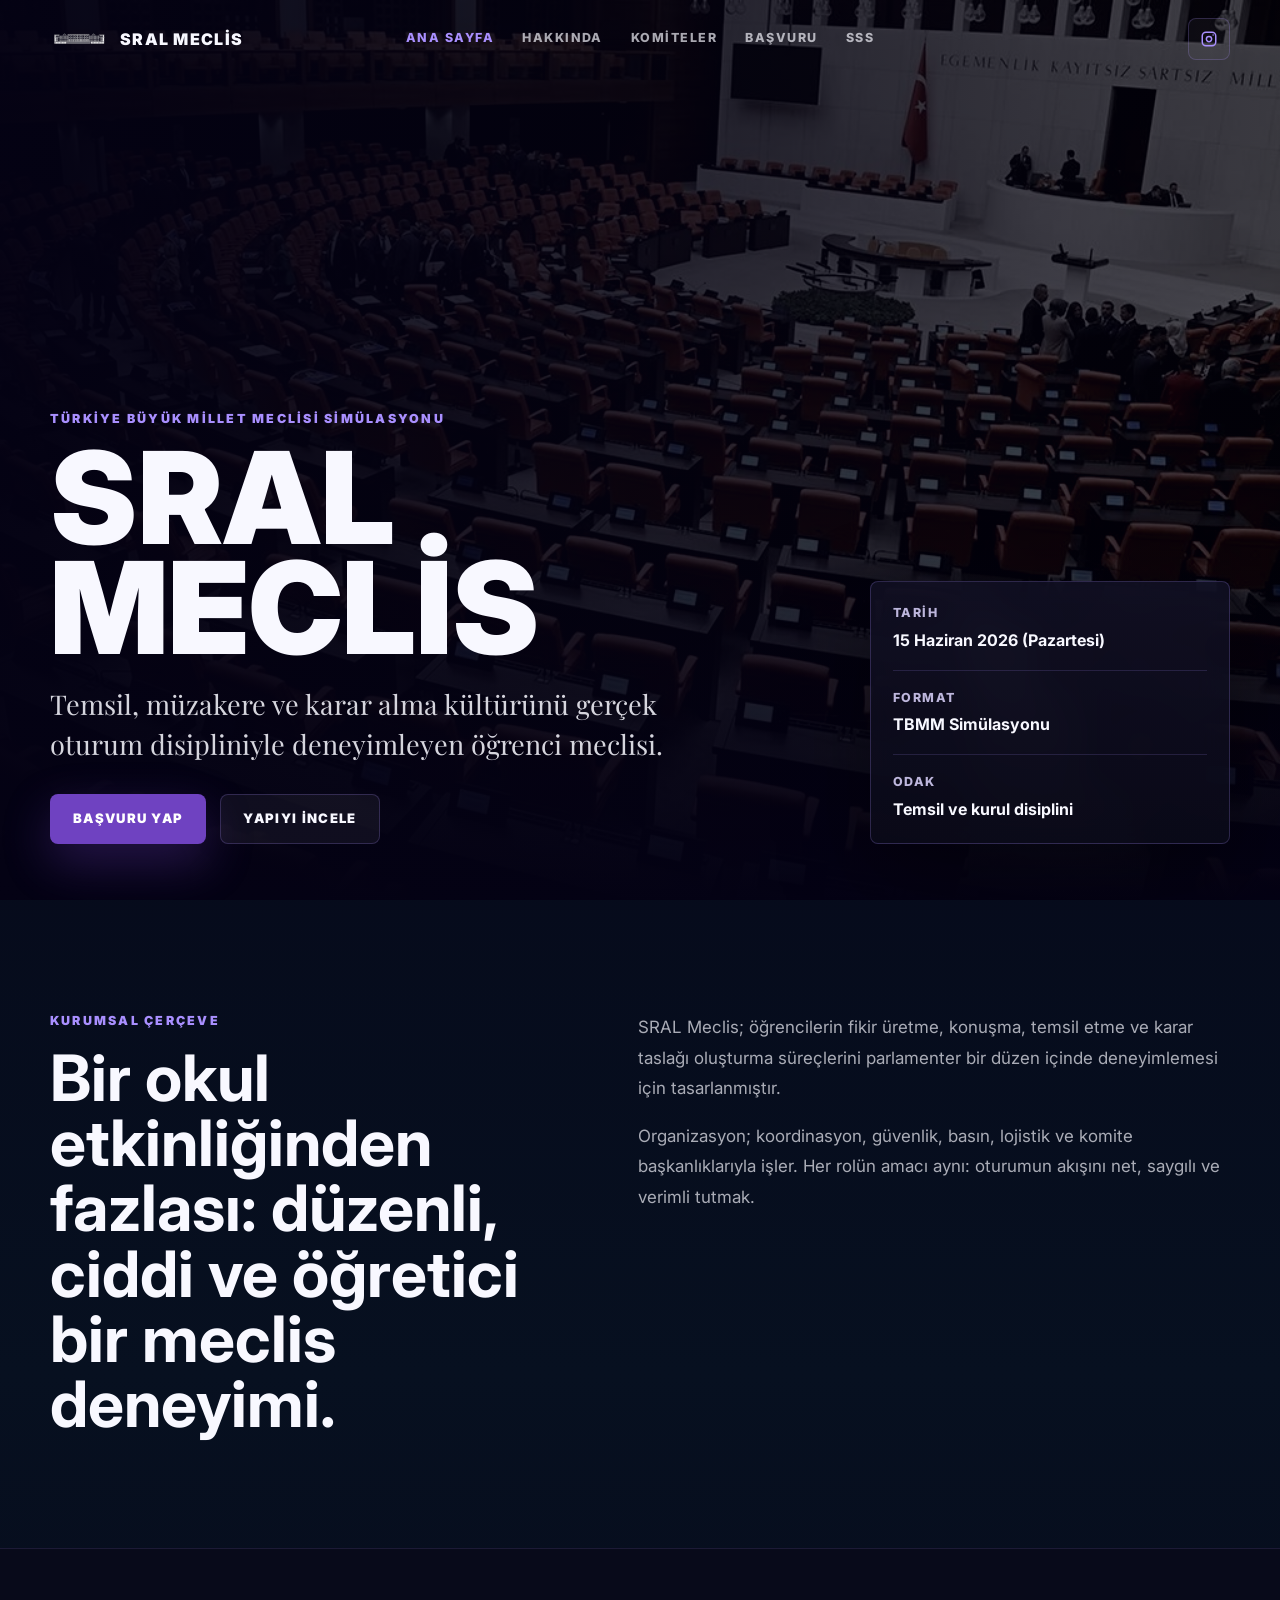
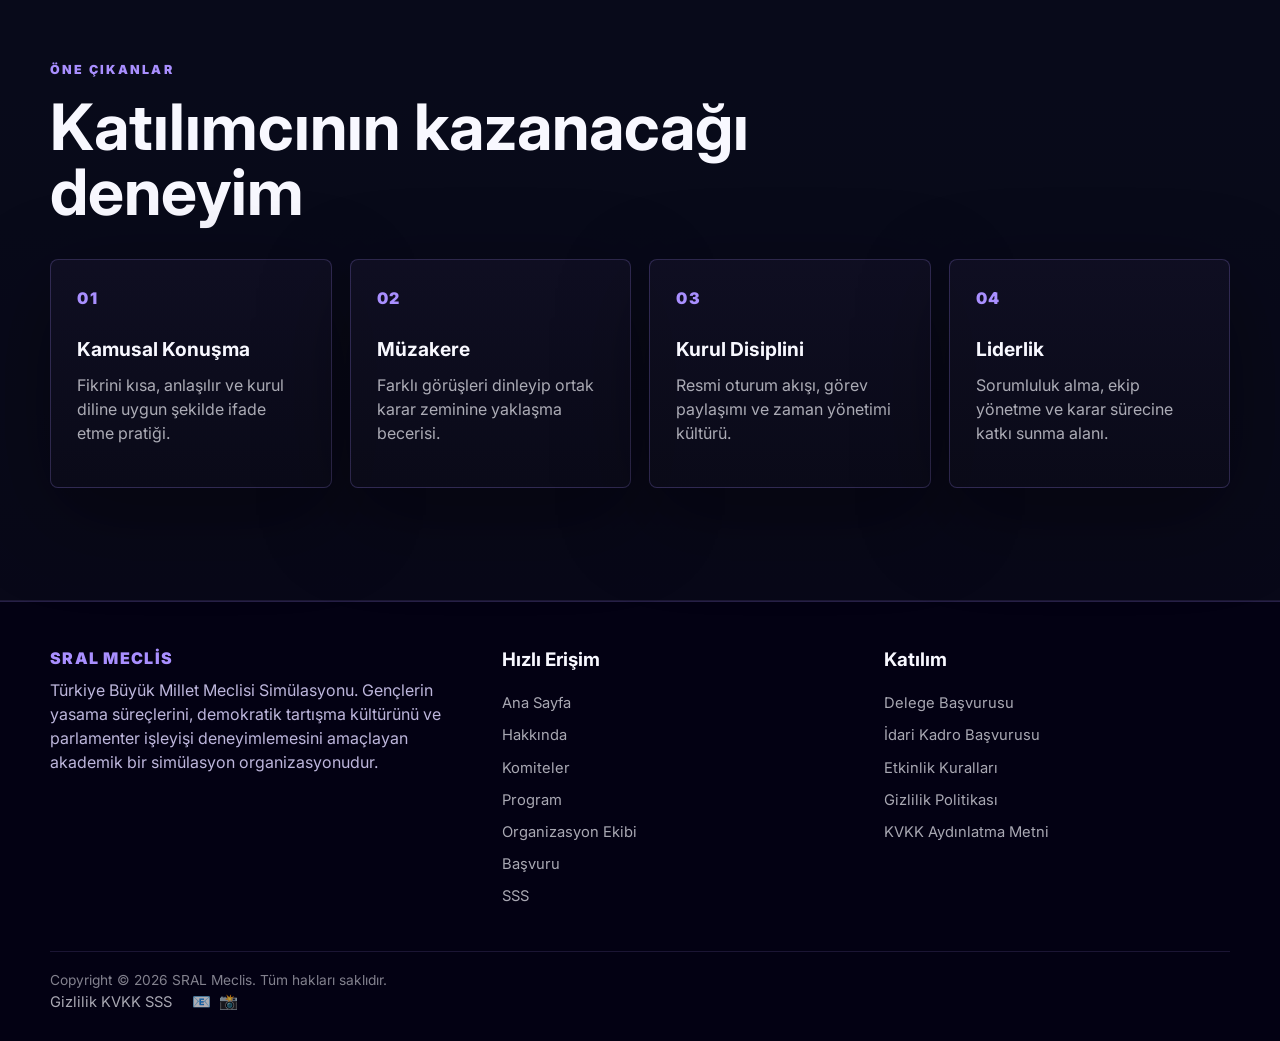
==== commit b8073d58: "form update" ====
--- a/anasayfa/index.html
+++ b/anasayfa/index.html
@@ -200,26 +200,7 @@
           </nav>
         </div>
 
-        <!-- İletişim -->
-        <div class="footer-section footer-contact">
-          <h3>İletişim</h3>
-
-          <a href="mailto:sralmeclis@gmail.com">
-            📧 sralmeclis@gmail.com
-          </a>
-
-          <a href="https://instagram.com/sralmeclis26" target="_blank" rel="noopener noreferrer">
-            📸 @sralmeclis26
-          </a>
-
-          <p>
-            📍 Seyhan, Adana
-          </p>
-
-          <p>
-            Türkiye Büyük Millet Meclisi Simülasyonu
-          </p>
-        </div>
+        <!-- İletişim (kaldırıldı - footer teması korunuyor) -->
 
       </div>
 
@@ -235,6 +216,10 @@
           <a href="/gizlilik/">Gizlilik</a>
           <a href="/kvkk/">KVKK</a>
           <a href="/sik-sorulan/">SSS</a>
+          <span class="footer-contacts-inline" aria-hidden="false">
+            <a href="mailto:sralmeclis@gmail.com" aria-label="E-posta">📧</a>
+            <a href="https://instagram.com/sralmeclis26" target="_blank" rel="noopener noreferrer" aria-label="Instagram">📸</a>
+          </span>
         </div>
       </div>
     </footer>
--- a/styles.css
+++ b/styles.css
@@ -965,6 +965,17 @@
   border-top: 1px solid rgba(169, 143, 255, 0.14);
   color: rgba(248, 248, 255, 0.52);
   font-size: 0.86rem;
+.footer-contacts-inline {
+  display: inline-flex;
+  gap: 0.5rem;
+  align-items: center;
+  margin-left: 1rem;
+}
+.footer-contacts-inline a {
+  font-size: 0.95rem;
+  line-height: 1;
+  text-decoration: none;
+}
 }
 
 .js .reveal {
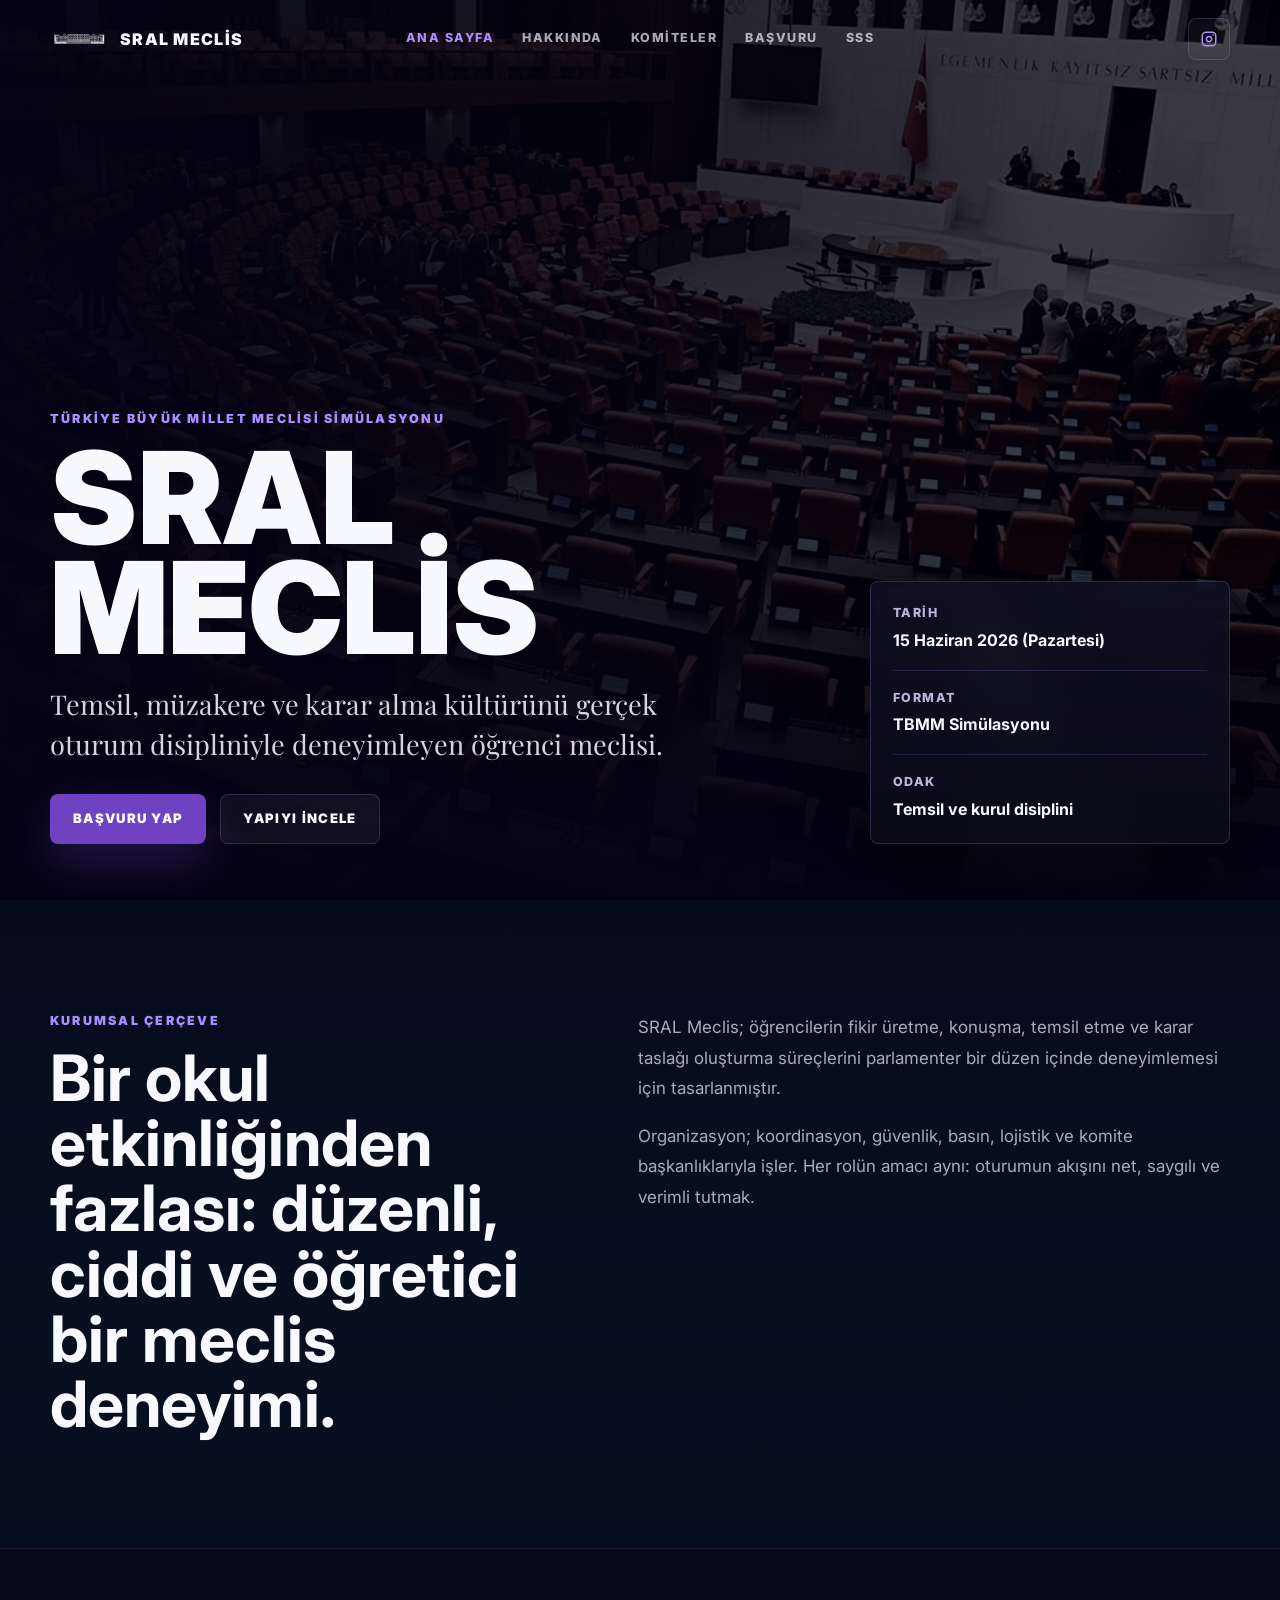
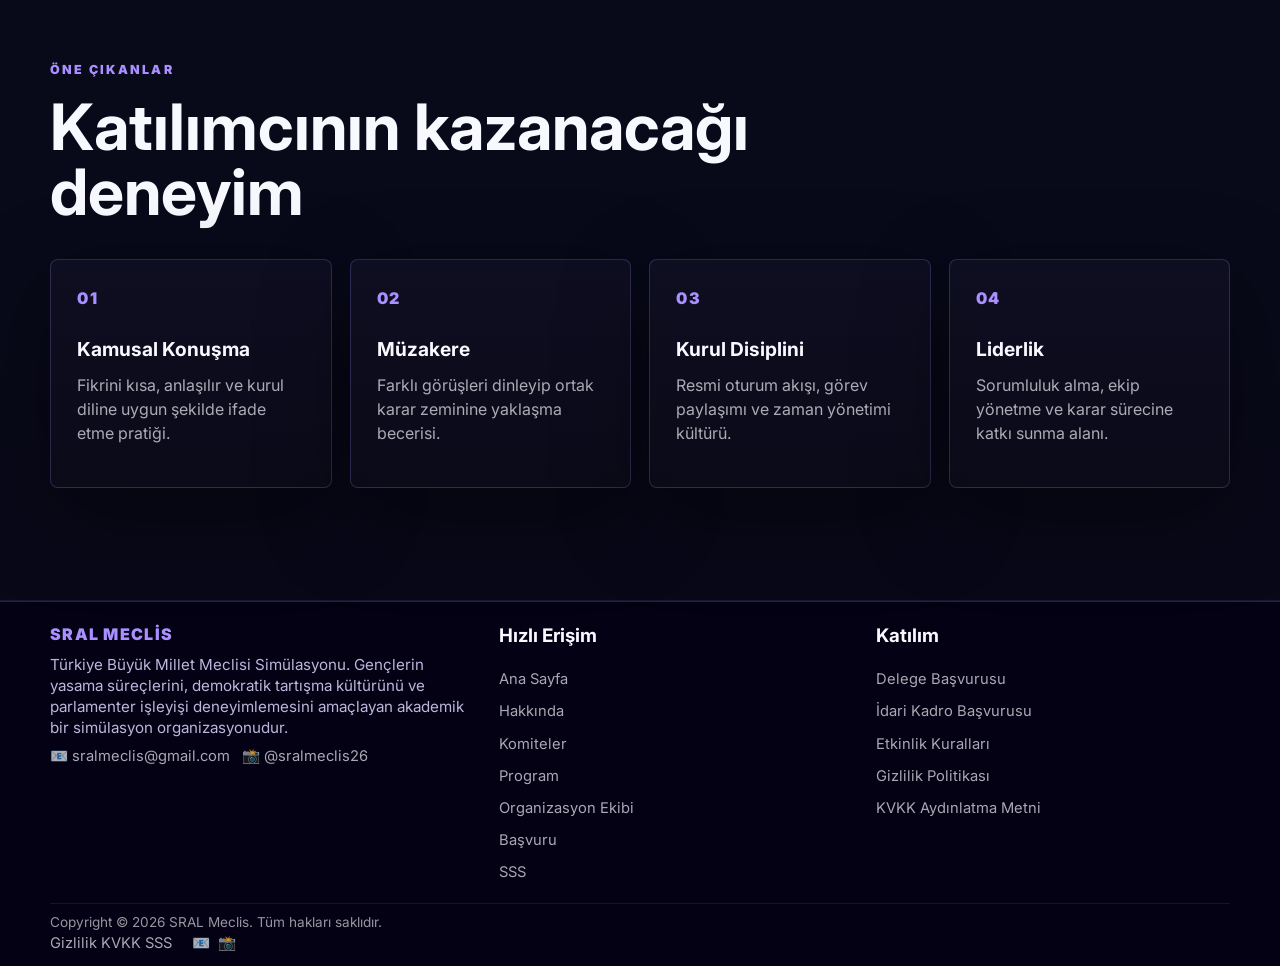
==== commit e88da8b9: "Footer: add description, compact contacts; shorten footer spacing" ====
--- a/anasayfa/index.html
+++ b/anasayfa/index.html
@@ -167,11 +167,15 @@
           <a class="footer-brand" href="/anasayfa/">
             SRAL Meclis
           </a>
-          <p>
+          <p class="footer-desc">
             Türkiye Büyük Millet Meclisi Simülasyonu. Gençlerin yasama süreçlerini,
             demokratik tartışma kültürünü ve parlamenter işleyişi deneyimlemesini
             amaçlayan akademik bir simülasyon organizasyonudur.
           </p>
+          <div class="footer-contact-lines">
+            <a href="mailto:sralmeclis@gmail.com">📧 sralmeclis@gmail.com</a>
+            <a href="https://instagram.com/sralmeclis26" target="_blank" rel="noopener noreferrer">📸 @sralmeclis26</a>
+          </div>
         </div>
 
         <!-- Hızlı Erişim -->
--- a/styles.css
+++ b/styles.css
@@ -924,10 +924,10 @@
 }
 
 .footer-grid {
-  padding: 44px 0;
+  padding: 20px 0;
   display: grid;
   grid-template-columns: 1.2fr 1fr 1fr;
-  gap: 36px;
+  gap: 24px;
 }
 
 .footer-brand {
@@ -942,6 +942,8 @@
 .site-footer p {
   margin-bottom: 0;
   color: var(--muted);
+  font-size: 0.95rem;
+  line-height: 1.4;
 }
 
 .site-footer nav,
@@ -961,10 +963,12 @@
 }
 
 .footer-bottom {
-  padding: 18px 0 28px;
-  border-top: 1px solid rgba(169, 143, 255, 0.14);
-  color: rgba(248, 248, 255, 0.52);
-  font-size: 0.86rem;
+  padding: 8px 0 12px;
+  border-top: 1px solid rgba(169, 143, 255, 0.12);
+  color: rgba(248, 248, 255, 0.6);
+  font-size: 0.85rem;
+}
+
 .footer-contacts-inline {
   display: inline-flex;
   gap: 0.5rem;
@@ -972,11 +976,25 @@
   margin-left: 1rem;
 }
 .footer-contacts-inline a {
-  font-size: 0.95rem;
+  font-size: 0.92rem;
   line-height: 1;
   text-decoration: none;
 }
-}
+
+.footer-desc {
+  margin: 0;
+  color: var(--muted);
+  font-size: 0.95rem;
+}
+
+.footer-contact-lines {
+  margin-top: 6px;
+  display: flex;
+  gap: 0.75rem;
+  align-items: center;
+  font-size: 0.95rem;
+}
+.footer-contact-lines a { text-decoration: none; color: inherit; }
 
 .js .reveal {
   opacity: 0;
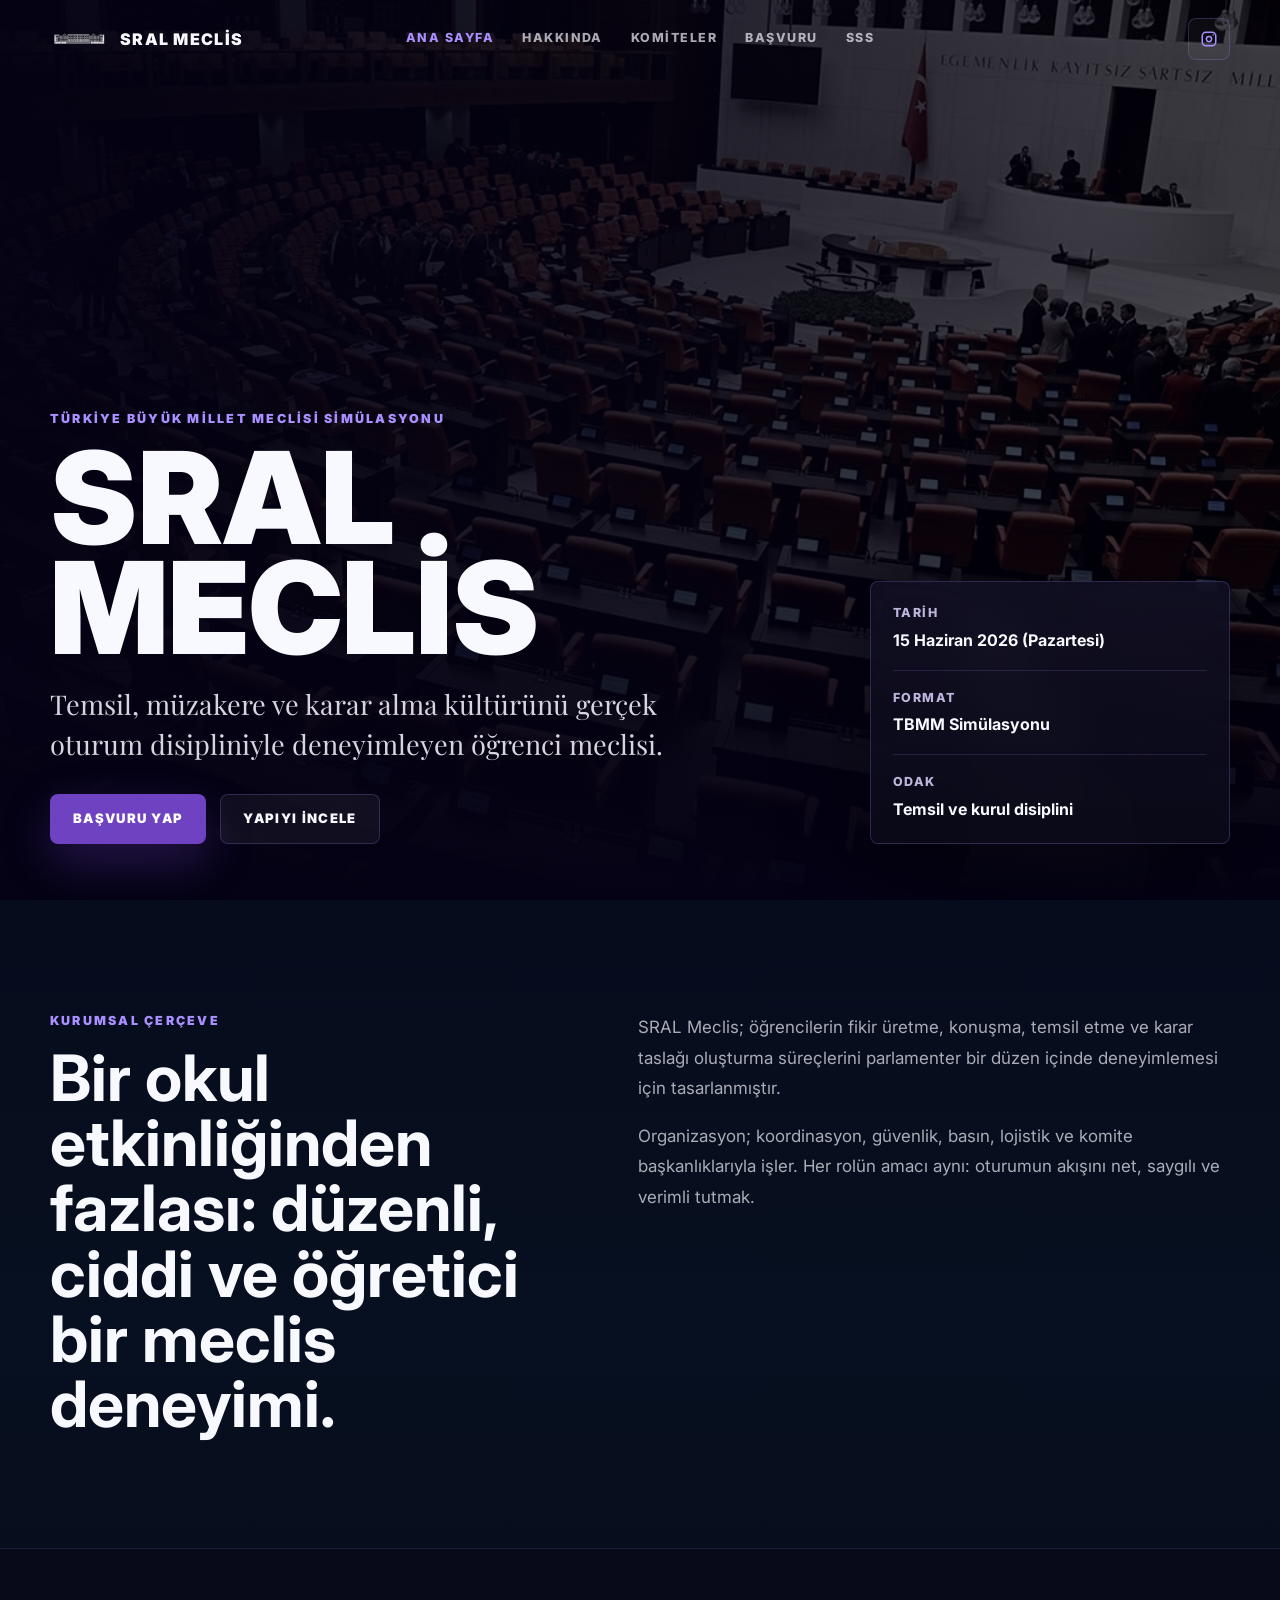
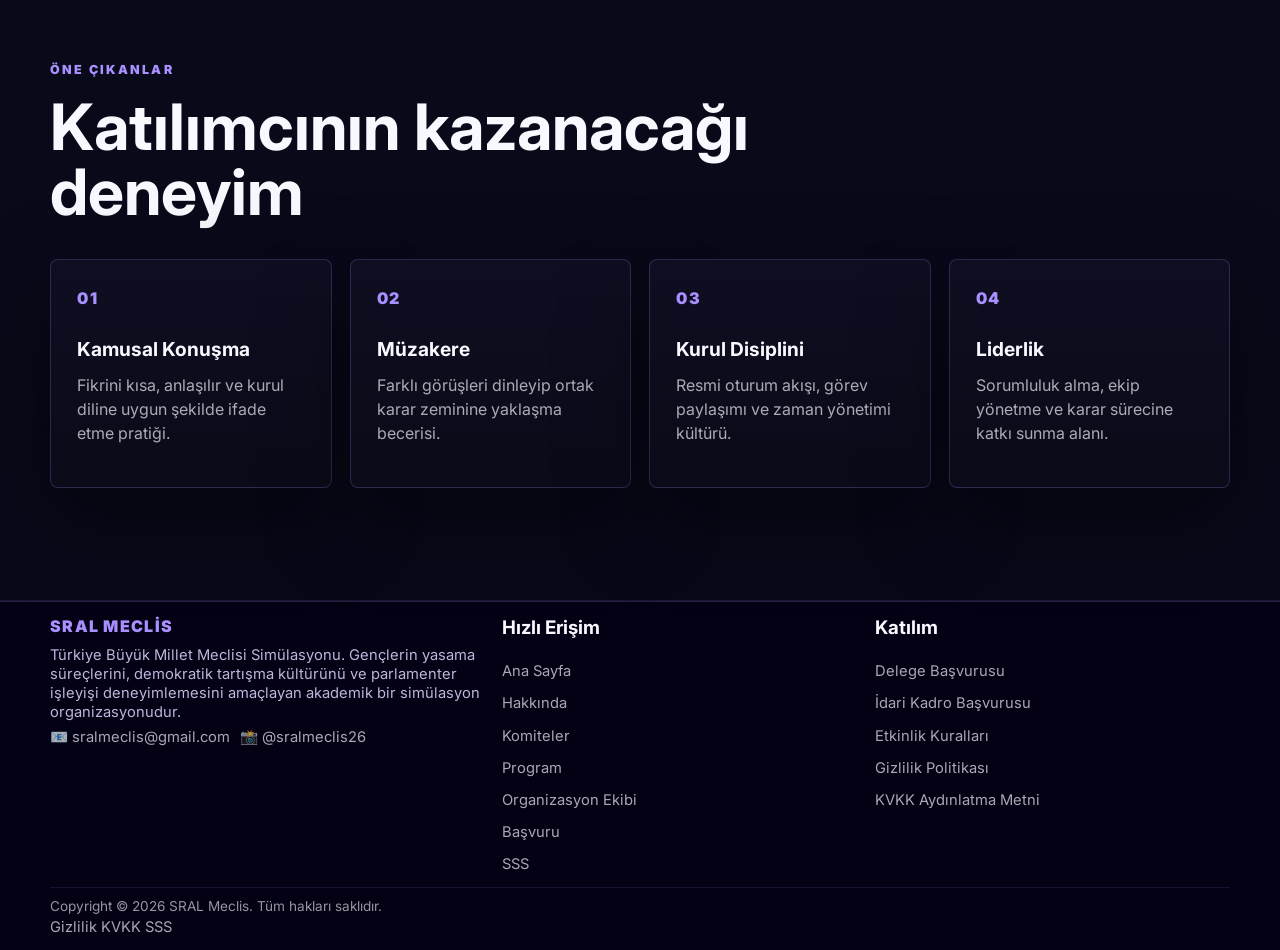
==== commit 4cadbedf: "Remove inline footer contact spans from all pages" ====
--- a/anasayfa/index.html
+++ b/anasayfa/index.html
@@ -220,10 +220,6 @@
           <a href="/gizlilik/">Gizlilik</a>
           <a href="/kvkk/">KVKK</a>
           <a href="/sik-sorulan/">SSS</a>
-          <span class="footer-contacts-inline" aria-hidden="false">
-            <a href="mailto:sralmeclis@gmail.com" aria-label="E-posta">📧</a>
-            <a href="https://instagram.com/sralmeclis26" target="_blank" rel="noopener noreferrer" aria-label="Instagram">📸</a>
-          </span>
         </div>
       </div>
     </footer>
--- a/styles.css
+++ b/styles.css
@@ -924,10 +924,10 @@
 }
 
 .footer-grid {
-  padding: 20px 0;
-  display: grid;
-  grid-template-columns: 1.2fr 1fr 1fr;
-  gap: 24px;
+  padding: 12px 0;
+  display: grid;
+  grid-template-columns: 1.1fr 0.9fr 0.9fr;
+  gap: 18px;
 }
 
 .footer-brand {
@@ -942,8 +942,8 @@
 .site-footer p {
   margin-bottom: 0;
   color: var(--muted);
-  font-size: 0.95rem;
-  line-height: 1.4;
+  font-size: 0.92rem;
+  line-height: 1.3;
 }
 
 .site-footer nav,
@@ -984,15 +984,15 @@
 .footer-desc {
   margin: 0;
   color: var(--muted);
-  font-size: 0.95rem;
+  font-size: 0.9rem;
 }
 
 .footer-contact-lines {
-  margin-top: 6px;
+  margin-top: 4px;
   display: flex;
-  gap: 0.75rem;
+  gap: 0.6rem;
   align-items: center;
-  font-size: 0.95rem;
+  font-size: 0.9rem;
 }
 .footer-contact-lines a { text-decoration: none; color: inherit; }
 
